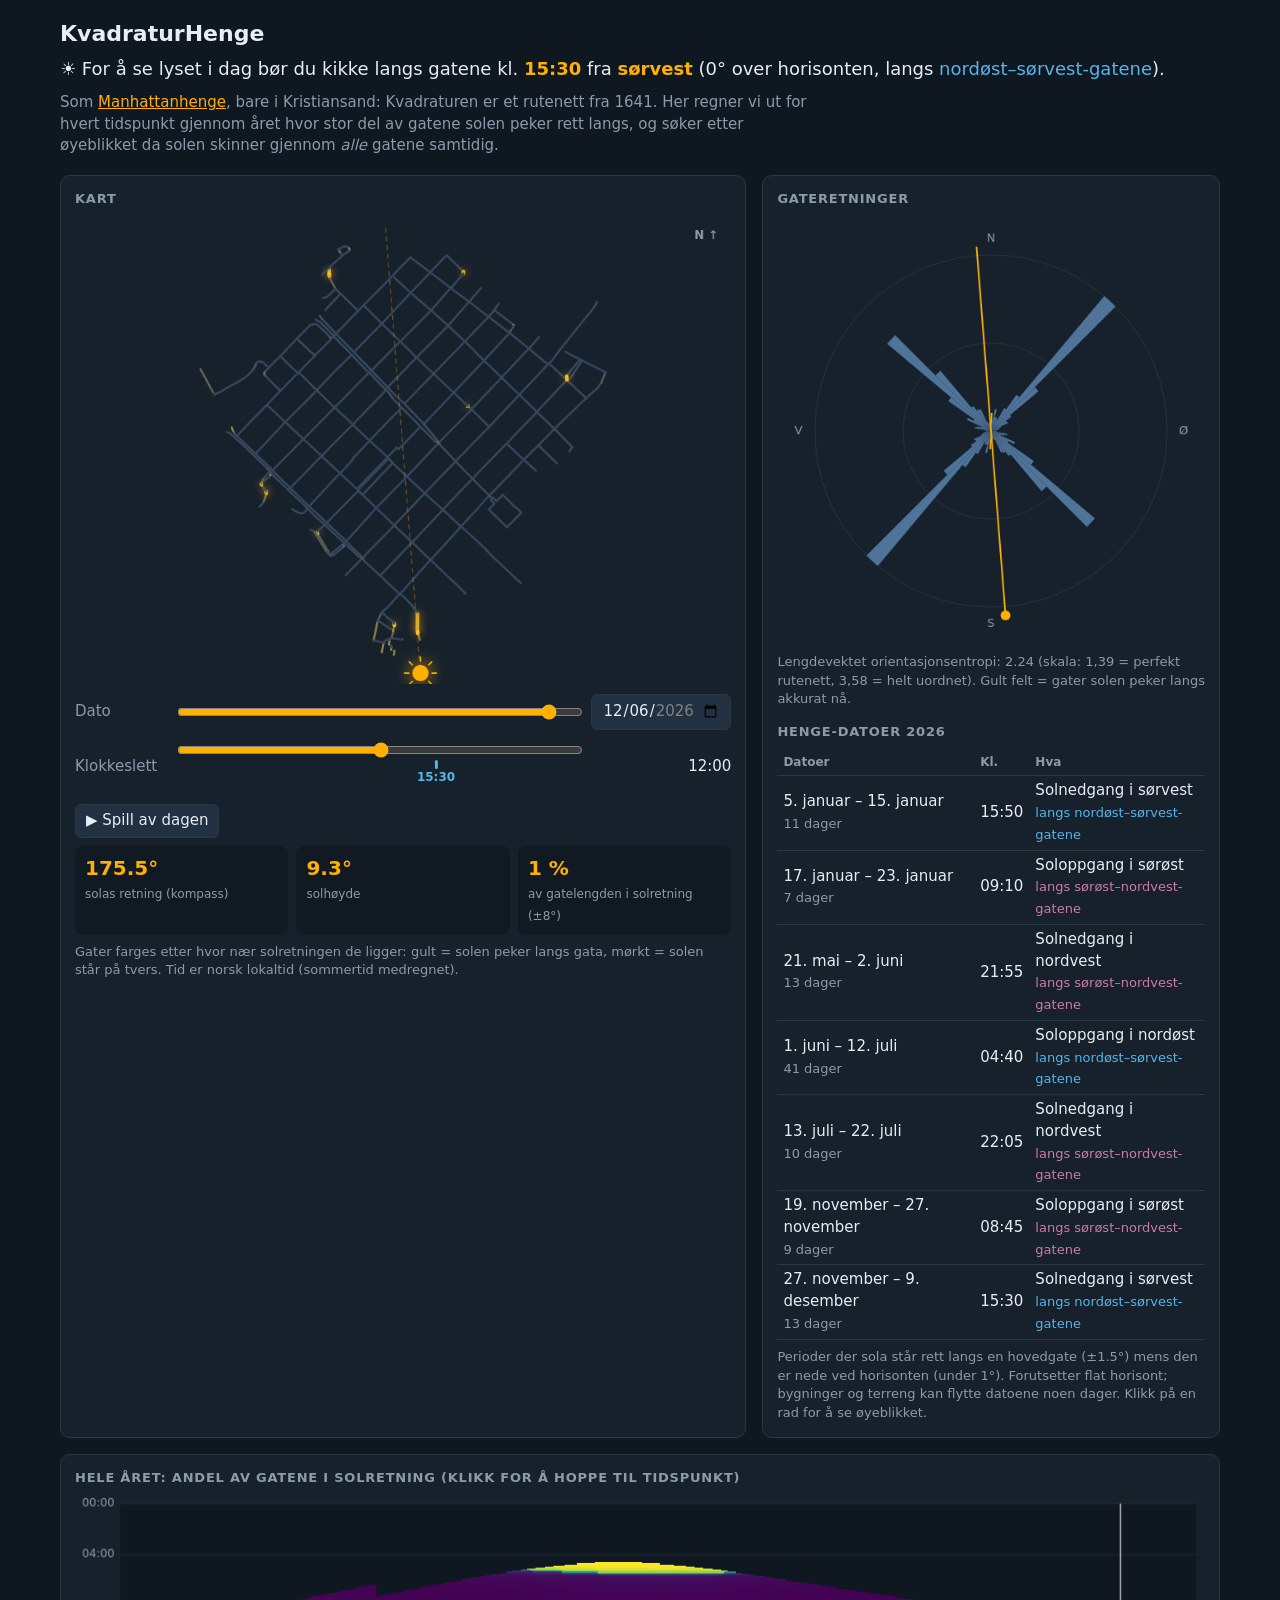
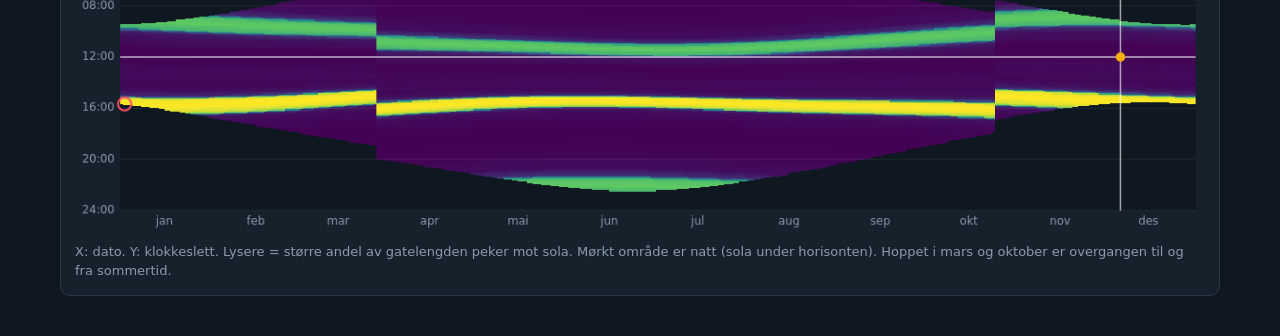
==== index.html @ dcb93734 "KvadraturHenge: når står solen langs gatene i Kvadraturen Co-Authored-By: Claude Sonnet 5.5 <noreply" ====
<!doctype html>
<html lang="nb"><head><meta charset="utf-8"><meta name="viewport" content="width=device-width,initial-scale=1">
<title>KvadraturHenge</title>
<style>:root{--bg:#0f1720;--panel:#17212c;--line:#2a3846;--fg:#e6edf3;--mut:#8b9bab;--sun:#ffb000;--street:#3b4d60}
*{box-sizing:border-box}
body{margin:0;background:var(--bg);color:var(--fg);font:15px/1.45 system-ui,-apple-system,Segoe UI,sans-serif}
header{padding:18px 20px 6px;max-width:1200px;margin:auto}
h1{margin:0 0 4px;font-size:22px}
header p{margin:0;color:var(--mut);max-width:760px}
main{max-width:1200px;margin:auto;padding:12px 20px 40px;display:grid;gap:16px;grid-template-columns:minmax(0,1.5fr) minmax(0,1fr)}
.card{background:var(--panel);border:1px solid var(--line);border-radius:10px;padding:14px}
.card h2{margin:0 0 8px;font-size:13px;letter-spacing:.06em;text-transform:uppercase;color:var(--mut);font-weight:600}
.wide{grid-column:1/-1}
canvas{width:100%;display:block}
.controls{display:grid;gap:10px;margin-top:10px}
.row{display:grid;grid-template-columns:90px 1fr 140px;gap:10px;align-items:center;color:var(--mut)}
.row output{color:var(--fg);text-align:right;font-variant-numeric:tabular-nums}
input[type=range]{width:100%;accent-color:var(--sun)}
button,input[type=date]{background:#223142;color:var(--fg);border:1px solid var(--line);border-radius:6px;padding:5px 10px;font:inherit}
button{cursor:pointer}button:hover{background:#2c4057}
.stats{display:grid;grid-template-columns:repeat(3,1fr);gap:8px;margin-top:8px}
.stat{background:#111a23;border-radius:8px;padding:8px 10px}
.stat b{display:block;font-size:20px;color:var(--sun);font-variant-numeric:tabular-nums}
.stat span{color:var(--mut);font-size:12px}
table{border-collapse:collapse;width:100%;font-variant-numeric:tabular-nums}
td,th{padding:4px 6px;border-bottom:1px solid var(--line);text-align:left}
th{color:var(--mut);font-weight:600;font-size:12px}
tr.klikk{cursor:pointer}tr.klikk:hover{background:#1f2c3a}
.note{color:var(--mut);font-size:13px;margin:8px 0 0}
.verdict{border-left:3px solid var(--sun);padding:6px 12px;margin:8px 0;background:#111a23;border-radius:0 8px 8px 0}
@media(max-width:860px){main{grid-template-columns:1fr}.row{grid-template-columns:70px 1fr 70px}}
.idag{font-size:18px;color:var(--fg)!important;margin:6px 0 10px!important;max-width:none!important}
.idag b{color:var(--sun)}
.sliderwrap{position:relative;padding-bottom:30px}
#tidmerker{position:absolute;left:0;right:0;top:20px;height:28px}
.merke{position:absolute;transform:translateX(-50%);background:none;border:0;padding:0;color:var(--c);font:600 12px system-ui;text-align:center}
.merke:hover{background:none;text-decoration:underline}
.merke i{display:block;width:3px;height:9px;margin:0 auto 1px;background:var(--c);border-radius:2px}
header a{color:var(--sun)}
</style></head>
<body>
<header>
  <h1>KvadraturHenge</h1>
  <p id="idag" class="idag"></p>
  <p>Som <a href="https://en.wikipedia.org/wiki/Manhattanhenge" target="_blank" rel="noopener">Manhattanhenge</a>, bare i Kristiansand: Kvadraturen er et rutenett fra 1641. Her regner vi ut for hvert tidspunkt gjennom året hvor stor del av gatene solen peker rett langs, og søker etter øyeblikket da solen skinner gjennom <em>alle</em> gatene samtidig.</p>
</header>
<main>
  <section class="card">
    <h2>Kart</h2>
    <canvas id="kart" width="900" height="640"></canvas>
    <div class="controls">
      <div class="row"><label>Dato</label><input type="range" id="dag" min="1" max="365"><input type="date" id="dato" min="2026-01-01" max="2026-12-31"></div>
      <div class="row"><label>Klokkeslett</label><div class="sliderwrap"><input type="range" id="tid" min="0" max="1435" step="5"><div id="tidmerker"></div></div><output id="tidut"></output></div>
            <div><button id="spill">▶ Spill av dagen</button></div>
    </div>
    <div class="stats">
      <div class="stat"><b id="sAz">–</b><span>solas retning (kompass)</span></div>
      <div class="stat"><b id="sH">–</b><span>solhøyde</span></div>
      <div class="stat"><b id="sAndel">–</b><span>av gatelengden i solretning (±<span id="sTol"></span>°)</span></div>
    </div>
    <p class="note">Gater farges etter hvor nær solretningen de ligger: gult = solen peker langs gata, mørkt = solen står på tvers. Tid er norsk lokaltid (sommertid medregnet).</p>
  </section>
  <section class="card">
    <h2>Gateretninger</h2>
    <canvas id="polar" width="520" height="520"></canvas>
    <p class="note" id="entropi"></p>
    <h2 style="margin-top:14px">Henge-datoer 2026</h2>
    <div id="funn"></div>
  </section>
  <section class="card wide">
    <h2>Hele året: andel av gatene i solretning (klikk for å hoppe til tidspunkt)</h2>
    <canvas id="varme" width="1200" height="360"></canvas>
    <p class="note">X: dato. Y: klokkeslett. Lysere = større andel av gatelengden peker mot sola. Mørkt område er natt (sola under horisonten). Hoppet i mars og oktober er overgangen til og fra sommertid.</p>
  </section>
</main>

<script>/*
 (c) 2011-2015, Vladimir Agafonkin
 SunCalc is a JavaScript library for calculating sun/moon position and light phases.
 https://github.com/mourner/suncalc
*/

(function () { 'use strict';

// shortcuts for easier to read formulas

var PI   = Math.PI,
    sin  = Math.sin,
    cos  = Math.cos,
    tan  = Math.tan,
    asin = Math.asin,
    atan = Math.atan2,
    acos = Math.acos,
    rad  = PI / 180;

// sun calculations are based on http://aa.quae.nl/en/reken/zonpositie.html formulas


// date/time constants and conversions

var dayMs = 1000 * 60 * 60 * 24,
    J1970 = 2440588,
    J2000 = 2451545;

function toJulian(date) { return date.valueOf() / dayMs - 0.5 + J1970; }
function fromJulian(j)  { return new Date((j + 0.5 - J1970) * dayMs); }
function toDays(date)   { return toJulian(date) - J2000; }


// general calculations for position

var e = rad * 23.4397; // obliquity of the Earth

function rightAscension(l, b) { return atan(sin(l) * cos(e) - tan(b) * sin(e), cos(l)); }
function declination(l, b)    { return asin(sin(b) * cos(e) + cos(b) * sin(e) * sin(l)); }

function azimuth(H, phi, dec)  { return atan(sin(H), cos(H) * sin(phi) - tan(dec) * cos(phi)); }
function altitude(H, phi, dec) { return asin(sin(phi) * sin(dec) + cos(phi) * cos(dec) * cos(H)); }

function siderealTime(d, lw) { return rad * (280.16 + 360.9856235 * d) - lw; }

function astroRefraction(h) {
    if (h < 0) // the following formula works for positive altitudes only.
        h = 0; // if h = -0.08901179 a div/0 would occur.

    // formula 16.4 of "Astronomical Algorithms" 2nd edition by Jean Meeus (Willmann-Bell, Richmond) 1998.
    // 1.02 / tan(h + 10.26 / (h + 5.10)) h in degrees, result in arc minutes -> converted to rad:
    return 0.0002967 / Math.tan(h + 0.00312536 / (h + 0.08901179));
}

// general sun calculations

function solarMeanAnomaly(d) { return rad * (357.5291 + 0.98560028 * d); }

function eclipticLongitude(M) {

    var C = rad * (1.9148 * sin(M) + 0.02 * sin(2 * M) + 0.0003 * sin(3 * M)), // equation of center
        P = rad * 102.9372; // perihelion of the Earth

    return M + C + P + PI;
}

function sunCoords(d) {

    var M = solarMeanAnomaly(d),
        L = eclipticLongitude(M);

    return {
        dec: declination(L, 0),
        ra: rightAscension(L, 0)
    };
}


var SunCalc = {};


// calculates sun position for a given date and latitude/longitude

SunCalc.getPosition = function (date, lat, lng) {

    var lw  = rad * -lng,
        phi = rad * lat,
        d   = toDays(date),

        c  = sunCoords(d),
        H  = siderealTime(d, lw) - c.ra;

    return {
        azimuth: azimuth(H, phi, c.dec),
        altitude: altitude(H, phi, c.dec)
    };
};


// sun times configuration (angle, morning name, evening name)

var times = SunCalc.times = [
    [-0.833, 'sunrise',       'sunset'      ],
    [  -0.3, 'sunriseEnd',    'sunsetStart' ],
    [    -6, 'dawn',          'dusk'        ],
    [   -12, 'nauticalDawn',  'nauticalDusk'],
    [   -18, 'nightEnd',      'night'       ],
    [     6, 'goldenHourEnd', 'goldenHour'  ]
];

// adds a custom time to the times config

SunCalc.addTime = function (angle, riseName, setName) {
    times.push([angle, riseName, setName]);
};


// calculations for sun times

var J0 = 0.0009;

function julianCycle(d, lw) { return Math.round(d - J0 - lw / (2 * PI)); }

function approxTransit(Ht, lw, n) { return J0 + (Ht + lw) / (2 * PI) + n; }
function solarTransitJ(ds, M, L)  { return J2000 + ds + 0.0053 * sin(M) - 0.0069 * sin(2 * L); }

function hourAngle(h, phi, d) { return acos((sin(h) - sin(phi) * sin(d)) / (cos(phi) * cos(d))); }
function observerAngle(height) { return -2.076 * Math.sqrt(height) / 60; }

// returns set time for the given sun altitude
function getSetJ(h, lw, phi, dec, n, M, L) {

    var w = hourAngle(h, phi, dec),
        a = approxTransit(w, lw, n);
    return solarTransitJ(a, M, L);
}


// calculates sun times for a given date, latitude/longitude, and, optionally,
// the observer height (in meters) relative to the horizon

SunCalc.getTimes = function (date, lat, lng, height) {

    height = height || 0;

    var lw = rad * -lng,
        phi = rad * lat,

        dh = observerAngle(height),

        d = toDays(date),
        n = julianCycle(d, lw),
        ds = approxTransit(0, lw, n),

        M = solarMeanAnomaly(ds),
        L = eclipticLongitude(M),
        dec = declination(L, 0),

        Jnoon = solarTransitJ(ds, M, L),

        i, len, time, h0, Jset, Jrise;


    var result = {
        solarNoon: fromJulian(Jnoon),
        nadir: fromJulian(Jnoon - 0.5)
    };

    for (i = 0, len = times.length; i < len; i += 1) {
        time = times[i];
        h0 = (time[0] + dh) * rad;

        Jset = getSetJ(h0, lw, phi, dec, n, M, L);
        Jrise = Jnoon - (Jset - Jnoon);

        result[time[1]] = fromJulian(Jrise);
        result[time[2]] = fromJulian(Jset);
    }

    return result;
};


// moon calculations, based on http://aa.quae.nl/en/reken/hemelpositie.html formulas

function moonCoords(d) { // geocentric ecliptic coordinates of the moon

    var L = rad * (218.316 + 13.176396 * d), // ecliptic longitude
        M = rad * (134.963 + 13.064993 * d), // mean anomaly
        F = rad * (93.272 + 13.229350 * d),  // mean distance

        l  = L + rad * 6.289 * sin(M), // longitude
        b  = rad * 5.128 * sin(F),     // latitude
        dt = 385001 - 20905 * cos(M);  // distance to the moon in km

    return {
        ra: rightAscension(l, b),
        dec: declination(l, b),
        dist: dt
    };
}

SunCalc.getMoonPosition = function (date, lat, lng) {

    var lw  = rad * -lng,
        phi = rad * lat,
        d   = toDays(date),

        c = moonCoords(d),
        H = siderealTime(d, lw) - c.ra,
        h = altitude(H, phi, c.dec),
        // formula 14.1 of "Astronomical Algorithms" 2nd edition by Jean Meeus (Willmann-Bell, Richmond) 1998.
        pa = atan(sin(H), tan(phi) * cos(c.dec) - sin(c.dec) * cos(H));

    h = h + astroRefraction(h); // altitude correction for refraction

    return {
        azimuth: azimuth(H, phi, c.dec),
        altitude: h,
        distance: c.dist,
        parallacticAngle: pa
    };
};


// calculations for illumination parameters of the moon,
// based on http://idlastro.gsfc.nasa.gov/ftp/pro/astro/mphase.pro formulas and
// Chapter 48 of "Astronomical Algorithms" 2nd edition by Jean Meeus (Willmann-Bell, Richmond) 1998.

SunCalc.getMoonIllumination = function (date) {

    var d = toDays(date || new Date()),
        s = sunCoords(d),
        m = moonCoords(d),

        sdist = 149598000, // distance from Earth to Sun in km

        phi = acos(sin(s.dec) * sin(m.dec) + cos(s.dec) * cos(m.dec) * cos(s.ra - m.ra)),
        inc = atan(sdist * sin(phi), m.dist - sdist * cos(phi)),
        angle = atan(cos(s.dec) * sin(s.ra - m.ra), sin(s.dec) * cos(m.dec) -
                cos(s.dec) * sin(m.dec) * cos(s.ra - m.ra));

    return {
        fraction: (1 + cos(inc)) / 2,
        phase: 0.5 + 0.5 * inc * (angle < 0 ? -1 : 1) / Math.PI,
        angle: angle
    };
};


function hoursLater(date, h) {
    return new Date(date.valueOf() + h * dayMs / 24);
}

// calculations for moon rise/set times are based on http://www.stargazing.net/kepler/moonrise.html article

SunCalc.getMoonTimes = function (date, lat, lng, inUTC) {
    var t = new Date(date);
    if (inUTC) t.setUTCHours(0, 0, 0, 0);
    else t.setHours(0, 0, 0, 0);

    var hc = 0.133 * rad,
        h0 = SunCalc.getMoonPosition(t, lat, lng).altitude - hc,
        h1, h2, rise, set, a, b, xe, ye, d, roots, x1, x2, dx;

    // go in 2-hour chunks, each time seeing if a 3-point quadratic curve crosses zero (which means rise or set)
    for (var i = 1; i <= 24; i += 2) {
        h1 = SunCalc.getMoonPosition(hoursLater(t, i), lat, lng).altitude - hc;
        h2 = SunCalc.getMoonPosition(hoursLater(t, i + 1), lat, lng).altitude - hc;

        a = (h0 + h2) / 2 - h1;
        b = (h2 - h0) / 2;
        xe = -b / (2 * a);
        ye = (a * xe + b) * xe + h1;
        d = b * b - 4 * a * h1;
        roots = 0;

        if (d >= 0) {
            dx = Math.sqrt(d) / (Math.abs(a) * 2);
            x1 = xe - dx;
            x2 = xe + dx;
            if (Math.abs(x1) <= 1) roots++;
            if (Math.abs(x2) <= 1) roots++;
            if (x1 < -1) x1 = x2;
        }

        if (roots === 1) {
            if (h0 < 0) rise = i + x1;
            else set = i + x1;

        } else if (roots === 2) {
            rise = i + (ye < 0 ? x2 : x1);
            set = i + (ye < 0 ? x1 : x2);
        }

        if (rise && set) break;

        h0 = h2;
    }

    var result = {};

    if (rise) result.rise = hoursLater(t, rise);
    if (set) result.set = hoursLater(t, set);

    if (!rise && !set) result[ye > 0 ? 'alwaysUp' : 'alwaysDown'] = true;

    return result;
};


// export as Node module / AMD module / browser variable
if (typeof exports === 'object' && typeof module !== 'undefined') module.exports = SunCalc;
else if (typeof define === 'function' && define.amd) define(SunCalc);
else window.SunCalc = SunCalc;

}());
</script>
<script>const GATER = [{"navn": "Dronningens gate", "lengde": 73.8, "retning": 44.2, "coords": [[7.99402, 58.14335], [7.9939, 58.14328], [7.99324, 58.14293], [7.99314, 58.14287]]}, {"navn": "Kristian IVs gate", "lengde": 135.3, "retning": 43.5, "coords": [[7.98994, 58.14715], [7.98848, 58.14633], [7.98845, 58.14632], [7.98836, 58.14627]]}, {"navn": "Vestre Strandgate", "lengde": 79.5, "retning": 313.6, "coords": [[7.98836, 58.14627], [7.9878, 58.14655], [7.98738, 58.14676]]}, {"navn": "Vestre Strandgate", "lengde": 75.3, "retning": 134.4, "coords": [[7.98928, 58.14579], [7.98911, 58.14589], [7.98836, 58.14627]]}, {"navn": "Skippergata", "lengde": 8.4, "retning": 225.4, "coords": [[7.99011, 58.14525], [7.99021, 58.14531]]}, {"navn": "Skippergata", "lengde": 138.8, "retning": 44.5, "coords": [[7.99187, 58.1462], [7.99166, 58.14609], [7.99029, 58.14535], [7.99021, 58.14531]]}, {"navn": "Vestre Strandgate", "lengde": 77.2, "retning": 314.6, "coords": [[7.99021, 58.14531], [7.98987, 58.14548], [7.98948, 58.14568], [7.98928, 58.14579]]}, {"navn": "Vestre Strandgate", "lengde": 81.0, "retning": 134.0, "coords": [[7.99121, 58.1448], [7.99108, 58.14486], [7.99034, 58.14524], [7.99021, 58.14531]]}, {"navn": "Gyldenløves gate", "lengde": 8.8, "retning": 211.7, "coords": [[7.99113, 58.14473], [7.99121, 58.1448]]}, {"navn": "Gyldenløves gate", "lengde": 140.1, "retning": 43.1, "coords": [[7.99284, 58.14572], [7.99253, 58.14555], [7.99128, 58.14484], [7.99121, 58.1448]]}, {"navn": "Vestre Strandgate", "lengde": 75.6, "retning": 133.5, "coords": [[7.99214, 58.14433], [7.99199, 58.14441], [7.99121, 58.1448]]}, {"navn": "Rådhusgata", "lengde": 8.2, "retning": 228.2, "coords": [[7.99204, 58.14428], [7.99214, 58.14433]]}, {"navn": "Rådhusgata", "lengde": 140.6, "retning": 44.6, "coords": [[7.99382, 58.14523], [7.99358, 58.14511], [7.99222, 58.14438], [7.99214, 58.14433]]}, {"navn": "Vestre Strandgate", "lengde": 82.9, "retning": 133.5, "coords": [[7.99316, 58.14382], [7.99301, 58.14391], [7.99251, 58.14415], [7.99225, 58.14428], [7.99214, 58.14433]]}, {"navn": "Festningsgata", "lengde": 75.3, "retning": 135.7, "coords": [[7.99986, 58.14557], [7.99979, 58.14561], [7.99935, 58.14584], [7.9991, 58.14598], [7.99897, 58.14605]]}, {"navn": "Festningsgata", "lengde": 77.4, "retning": 316.9, "coords": [[7.99807, 58.14656], [7.99814, 58.14652], [7.99838, 58.14638], [7.99883, 58.14613], [7.99897, 58.14605]]}, {"navn": "Dronningens gate", "lengde": 138.1, "retning": 224.0, "coords": [[7.99733, 58.14516], [7.99746, 58.14523], [7.99808, 58.14557], [7.99878, 58.14595], [7.99881, 58.14597], [7.99897, 58.14605]]}, {"navn": "Dronningens gate", "lengde": 149.2, "retning": 44.2, "coords": [[8.00074, 58.14702], [8.00072, 58.147], [8.00064, 58.14696], [7.99912, 58.14614], [7.99897, 58.14605]]}, {"navn": "Kirkegata", "lengde": 75.9, "retning": 131.8, "coords": [[7.9983, 58.14471], [7.99822, 58.14474], [7.99794, 58.14487], [7.99745, 58.1451], [7.99733, 58.14516]]}, {"navn": "Dronningens gate", "lengde": 137.2, "retning": 223.5, "coords": [[7.99572, 58.14427], [7.99579, 58.14431], [7.99723, 58.14511], [7.99733, 58.14516]]}, {"navn": "Kirkegata", "lengde": 76.3, "retning": 313.1, "coords": [[7.99638, 58.14563], [7.99645, 58.1456], [7.99721, 58.14522], [7.99733, 58.14516]]}, {"navn": "Gyldenløves gate", "lengde": 136.9, "retning": 222.5, "coords": [[7.99284, 58.14572], [7.99314, 58.14588], [7.99345, 58.14606], [7.99354, 58.14614], [7.99441, 58.14663]]}, {"navn": "Kirkegata", "lengde": 72.8, "retning": 313.9, "coords": [[7.99352, 58.14708], [7.99359, 58.14704], [7.99441, 58.14663]]}, {"navn": "Kirkegata", "lengde": 75.3, "retning": 132.8, "coords": [[7.99535, 58.14617], [7.99502, 58.14634], [7.99465, 58.14651], [7.99451, 58.14658], [7.99446, 58.1466], [7.99441, 58.14663]]}, {"navn": "Gyldenløves gate", "lengde": 143.3, "retning": 44.1, "coords": [[7.99611, 58.14755], [7.99602, 58.1475], [7.99556, 58.14726], [7.99441, 58.14663]]}, {"navn": "Markens gate", "lengde": 78.0, "retning": 133.7, "coords": [[7.99572, 58.14427], [7.99564, 58.14431], [7.99563, 58.14431], [7.99476, 58.14475]]}, {"navn": "Tollbodgata", "lengde": 139.7, "retning": 222.1, "coords": [[7.99476, 58.14475], [7.99326, 58.14387], [7.99316, 58.14382]]}, {"navn": "Markens gate", "lengde": 58.4, "retning": 313.9, "coords": [[7.99404, 58.14512], [7.9947, 58.14478], [7.99476, 58.14475]]}, {"navn": "Tollbodgata", "lengde": 136.2, "retning": 44.2, "coords": [[7.99638, 58.14563], [7.99628, 58.14557], [7.99476, 58.14475]]}, {"navn": "Østre Strandgate", "lengde": 140.9, "retning": 42.4, "coords": [[7.99925, 58.14423], [7.99918, 58.14419], [7.9984, 58.14373], [7.99771, 58.14334], [7.99763, 58.1433]]}, {"navn": "Østre Strandgate", "lengde": 141.1, "retning": 222.1, "coords": [[7.99602, 58.14235], [7.99611, 58.14241], [7.99615, 58.14242], [7.99661, 58.1427], [7.99754, 58.14325], [7.99763, 58.1433]]}, {"navn": "Markens gate", "lengde": 150.5, "retning": 133.6, "coords": [[7.99949, 58.14236], [7.99906, 58.14259], [7.99884, 58.1427], [7.99867, 58.14278], [7.99772, 58.14326], [7.99763, 58.1433]]}, {"navn": "Markens gate", "lengde": 79.2, "retning": 314.1, "coords": [[7.99666, 58.14379], [7.99673, 58.14376], [7.99755, 58.14334], [7.99763, 58.1433]]}, {"navn": "Markens gate", "lengde": 77.2, "retning": 313.4, "coords": [[7.98994, 58.14715], [7.99002, 58.14711], [7.99084, 58.14671], [7.9909, 58.14667]]}, {"navn": "Henrik Wergelands gate", "lengde": 136.7, "retning": 224.2, "coords": [[7.98928, 58.14579], [7.98938, 58.14586], [7.9909, 58.14667]]}, {"navn": "Markens gate", "lengde": 77.8, "retning": 133.0, "coords": [[7.99187, 58.1462], [7.991, 58.14663], [7.9909, 58.14667]]}, {"navn": "Henrik Wergelands gate", "lengde": 138.2, "retning": 44.8, "coords": [[7.9909, 58.14667], [7.99249, 58.14752], [7.99256, 58.14756]]}, {"navn": "Markens gate", "lengde": 78.1, "retning": 312.7, "coords": [[7.98897, 58.14763], [7.98901, 58.14761], [7.98986, 58.14719], [7.98994, 58.14715]]}, {"navn": "Kristian IVs gate", "lengde": 139.1, "retning": 44.9, "coords": [[7.99162, 58.14804], [7.99154, 58.148], [7.99128, 58.14785], [7.98994, 58.14715]]}, {"navn": "Tordenskjolds gate", "lengde": 60.1, "retning": 44.1, "coords": [[7.98968, 58.14802], [7.98897, 58.14763]]}, {"navn": "Tordenskjolds gate", "lengde": 134.1, "retning": 224.0, "coords": [[7.98738, 58.14676], [7.98749, 58.14682], [7.98752, 58.14684], [7.98827, 58.14725], [7.98845, 58.14735], [7.98897, 58.14763]]}, {"navn": "Tordenskjolds gate", "lengde": 79.9, "retning": 224.1, "coords": [[7.98968, 58.14802], [7.99063, 58.14853]]}, {"navn": "Tordenskjolds gate", "lengde": 72.8, "retning": 44.6, "coords": [[7.9915, 58.149], [7.99071, 58.14857], [7.99063, 58.14853]]}, {"navn": "Kirkegata", "lengde": 80.5, "retning": 133.4, "coords": [[7.99162, 58.14804], [7.99153, 58.14808], [7.99073, 58.1485], [7.99063, 58.14853]]}, {"navn": "Kirkegata", "lengde": 75.1, "retning": 312.4, "coords": [[7.98968, 58.14899], [7.98999, 58.14883], [7.99024, 58.1487], [7.99053, 58.14856], [7.99063, 58.14853]]}, {"navn": "Tordenskjolds gate", "lengde": 9.8, "retning": 44.6, "coords": [[7.99263, 58.14961], [7.99251, 58.14955]]}, {"navn": "Tordenskjolds gate", "lengde": 85.8, "retning": 224.1, "coords": [[7.9915, 58.149], [7.99238, 58.14947], [7.99251, 58.14955]]}, {"navn": "Festningsgata", "lengde": 80.5, "retning": 136.6, "coords": [[7.99251, 58.14955], [7.99264, 58.14947], [7.99346, 58.14903]]}, {"navn": "Stener Heyerdahls gate", "lengde": 76.7, "retning": 312.3, "coords": [[7.99155, 58.15001], [7.99184, 58.14992], [7.9924, 58.14962], [7.99251, 58.14955]]}, {"navn": "Tordenskjolds gate", "lengde": 20.6, "retning": 223.4, "coords": [[7.99633, 58.15162], [7.99657, 58.15175]]}, {"navn": "Elvegata", "lengde": 77.9, "retning": 126.9, "coords": [[7.99763, 58.15133], [7.99671, 58.15169], [7.99657, 58.15175]]}, {"navn": "Kristian IVs gate", "lengde": 154.1, "retning": 44.4, "coords": [[7.99346, 58.14903], [7.99335, 58.14897], [7.99307, 58.14883], [7.9929, 58.14874], [7.99262, 58.1486], [7.99169, 58.14808], [7.99162, 58.14804]]}, {"navn": "Kirkegata", "lengde": 76.8, "retning": 134.0, "coords": [[7.99256, 58.14756], [7.99247, 58.1476], [7.9917, 58.14799], [7.99162, 58.14804]]}, {"navn": "Festningsgata", "lengde": 77.1, "retning": 135.5, "coords": [[7.99346, 58.14903], [7.99372, 58.14888], [7.99423, 58.1486], [7.99438, 58.14853]]}, {"navn": "Kristian IVs gate", "lengde": 131.0, "retning": 43.4, "coords": [[7.99659, 58.15076], [7.99506, 58.1499]]}, {"navn": "Holbergs gate", "lengde": 80.0, "retning": 314.6, "coords": [[7.99409, 58.15041], [7.99506, 58.1499]]}, {"navn": "Kristian IVs gate", "lengde": 124.0, "retning": 224.4, "coords": [[7.99358, 58.1491], [7.99367, 58.14915], [7.99439, 58.14954], [7.99506, 58.1499]]}, {"navn": "Holbergs gate", "lengde": 79.9, "retning": 133.9, "coords": [[7.99604, 58.1494], [7.99556, 58.14964], [7.99506, 58.1499]]}, {"navn": "Henrik Wergelands gate", "lengde": 8.5, "retning": 224.3, "coords": [[7.98917, 58.14574], [7.98928, 58.14579]]}, {"navn": "Kirkegata", "lengde": 77.3, "retning": 133.2, "coords": [[7.99352, 58.14708], [7.99343, 58.14713], [7.99266, 58.14751], [7.99256, 58.14756]]}, {"navn": "Henrik Wergelands gate", "lengde": 152.1, "retning": 44.6, "coords": [[7.99256, 58.14756], [7.99263, 58.1476], [7.99285, 58.14771], [7.99426, 58.14847], [7.99438, 58.14853]]}, {"navn": "Henrik Wergelands gate", "lengde": 10.5, "retning": 48.8, "coords": [[7.99451, 58.14859], [7.99438, 58.14853]]}, {"navn": "Festningsgata", "lengde": 74.4, "retning": 135.4, "coords": [[7.99438, 58.14853], [7.99454, 58.14845], [7.99512, 58.14813], [7.99527, 58.14805]]}, {"navn": "Holbergs gate", "lengde": 70.8, "retning": 134.8, "coords": [[7.99689, 58.14895], [7.99604, 58.1494]]}, {"navn": "Henrik Wergelands gate", "lengde": 135.9, "retning": 45.0, "coords": [[7.99767, 58.15027], [7.99604, 58.1494]]}, {"navn": "Henrik Wergelands gate", "lengde": 126.9, "retning": 224.9, "coords": [[7.99451, 58.14859], [7.99459, 58.14863], [7.99517, 58.14894], [7.99556, 58.14915], [7.99604, 58.1494]]}, {"navn": "Elvegata", "lengde": 71.3, "retning": 126.5, "coords": [[7.99968, 58.15051], [7.9987, 58.15089]]}, {"navn": "Henrik Wergelands gate", "lengde": 91.9, "retning": 221.0, "coords": [[7.99767, 58.15027], [7.9987, 58.15089]]}, {"navn": "Elvegata", "lengde": 80.1, "retning": 308.2, "coords": [[7.99763, 58.15133], [7.99803, 58.15117], [7.9987, 58.15089]]}, {"navn": "", "lengde": 139.6, "retning": 352.3, "coords": [[7.99847, 58.1518], [7.99855, 58.15178], [7.99938, 58.15135], [7.99938, 58.1513], [7.99881, 58.15094], [7.9988, 58.15093], [7.9987, 58.15089]]}, {"navn": "Skippergata", "lengde": 137.8, "retning": 224.6, "coords": [[7.99187, 58.1462], [7.99218, 58.14637], [7.99344, 58.14704], [7.99352, 58.14708]]}, {"navn": "Skippergata", "lengde": 149.4, "retning": 43.5, "coords": [[7.99527, 58.14805], [7.99515, 58.14797], [7.99451, 58.14762], [7.99359, 58.14712], [7.99352, 58.14708]]}, {"navn": "Skippergata", "lengde": 139.4, "retning": 44.7, "coords": [[7.99857, 58.14984], [7.99689, 58.14895]]}, {"navn": "Holbergs gate", "lengde": 73.3, "retning": 133.7, "coords": [[7.9978, 58.1485], [7.99689, 58.14895]]}, {"navn": "Skippergata", "lengde": 128.4, "retning": 224.2, "coords": [[7.99537, 58.14813], [7.99544, 58.14816], [7.99689, 58.14895]]}, {"navn": "Skippergata", "lengde": 98.5, "retning": 221.6, "coords": [[7.99857, 58.14984], [7.99968, 58.15051]]}, {"navn": "Elvegata", "lengde": 76.4, "retning": 127.8, "coords": [[8.00071, 58.15009], [7.99968, 58.15051]]}, {"navn": "Skippergata", "lengde": 56.6, "retning": 41.1, "coords": [[8.00031, 58.15089], [8.00008, 58.15075], [7.99993, 58.15067], [7.99976, 58.15055], [7.99975, 58.15054], [7.99968, 58.15051]]}, {"navn": "Gyldenløves gate", "lengde": 129.9, "retning": 44.1, "coords": [[7.9978, 58.1485], [7.99629, 58.14768], [7.99625, 58.14766]]}, {"navn": "Festningsgata", "lengde": 73.5, "retning": 314.9, "coords": [[7.99625, 58.14766], [7.99585, 58.14786], [7.99551, 58.14804], [7.99537, 58.14813]]}, {"navn": "Festningsgata", "lengde": 87.8, "retning": 136.1, "coords": [[7.99729, 58.14709], [7.99721, 58.14714], [7.99642, 58.14757], [7.99625, 58.14766]]}, {"navn": "Nedre torv", "lengde": 18.5, "retning": 315.2, "coords": [[7.99382, 58.14523], [7.99404, 58.14512]]}, {"navn": "Markens gate", "lengde": 18.5, "retning": 315.2, "coords": [[7.99382, 58.14523], [7.99404, 58.14512]]}, {"navn": "Nedre torv", "lengde": 136.0, "retning": 43.3, "coords": [[7.99563, 58.14601], [7.99404, 58.14512]]}, {"navn": "Fritz Jensens gate", "lengde": 75.4, "retning": 43.2, "coords": [[7.99056, 58.14948], [7.98968, 58.14899]]}, {"navn": "Fritz Jensens gate", "lengde": 50.1, "retning": 225.9, "coords": [[7.98907, 58.14867], [7.98968, 58.14899]]}, {"navn": "Nygata", "lengde": 76.9, "retning": 134.3, "coords": [[7.9915, 58.149], [7.99143, 58.14905], [7.99124, 58.14913], [7.99113, 58.14919], [7.99056, 58.14948]]}, {"navn": "", "lengde": 138.2, "retning": 88.4, "coords": [[7.99231, 58.14951], [7.99227, 58.14955], [7.99182, 58.14978], [7.99167, 58.14985], [7.99158, 58.14988], [7.99149, 58.14989], [7.9914, 58.14988], [7.99127, 58.14986], [7.99056, 58.14948]]}, {"navn": "Fjellgata", "lengde": 52.1, "retning": 315.5, "coords": [[7.98906, 58.14835], [7.98921, 58.14827], [7.9894, 58.14817], [7.98959, 58.14807], [7.98968, 58.14802]]}, {"navn": "Kirkegata", "lengde": 60.6, "retning": 313.6, "coords": [[7.99563, 58.14601], [7.99576, 58.14594], [7.9963, 58.14567], [7.99638, 58.14563]]}, {"navn": "Tollbodgata", "lengde": 143.4, "retning": 43.6, "coords": [[7.99807, 58.14656], [7.99791, 58.14648], [7.99648, 58.14568], [7.99638, 58.14563]]}, {"navn": "Kirkegata", "lengde": 77.0, "retning": 133.2, "coords": [[7.99925, 58.14423], [7.99917, 58.14427], [7.99838, 58.14466], [7.9983, 58.14471]]}, {"navn": "Kongens gate", "lengde": 133.0, "retning": 43.8, "coords": [[7.99986, 58.14557], [7.99971, 58.14549], [7.99935, 58.14529], [7.99888, 58.14503], [7.99837, 58.14475], [7.9983, 58.14471]]}, {"navn": "Kongens gate", "lengde": 139.5, "retning": 223.3, "coords": [[7.99666, 58.14379], [7.99673, 58.14383], [7.99822, 58.14466], [7.9983, 58.14471]]}, {"navn": "Østre Strandgate", "lengde": 130.0, "retning": 42.4, "coords": [[8.00075, 58.1451], [8.00059, 58.14501], [8.00009, 58.14471], [7.99932, 58.14427], [7.99925, 58.14423]]}, {"navn": "Kirkegata", "lengde": 255.0, "retning": 133.2, "coords": [[8.00242, 58.14266], [8.00233, 58.1427], [8.00097, 58.14337], [8.00062, 58.14356], [8.00054, 58.14361], [8.00025, 58.14376], [7.99935, 58.14419], [7.99925, 58.14423]]}, {"navn": "Markens gate", "lengde": 76.4, "retning": 133.6, "coords": [[7.99666, 58.14379], [7.99659, 58.14383], [7.99578, 58.14423], [7.99572, 58.14427]]}, {"navn": "Dronningens gate", "lengde": 143.0, "retning": 224.4, "coords": [[7.99402, 58.14335], [7.99414, 58.14341], [7.9945, 58.14361], [7.99566, 58.14423], [7.99572, 58.14427]]}, {"navn": "Gyldenløves gate", "lengde": 105.6, "retning": 224.0, "coords": [[7.99946, 58.1494], [8.00071, 58.15009]]}, {"navn": "Elvegata", "lengde": 82.5, "retning": 127.5, "coords": [[8.00182, 58.14964], [8.00174, 58.14967], [8.00071, 58.15009]]}, {"navn": "Gyldenløves gate", "lengde": 28.2, "retning": 38.9, "coords": [[8.00101, 58.15028], [8.00091, 58.1502], [8.00079, 58.15014], [8.00078, 58.15013], [8.00071, 58.15009]]}, {"navn": "Gyldenløves gate", "lengde": 140.1, "retning": 224.1, "coords": [[7.9978, 58.1485], [7.99946, 58.1494]]}, {"navn": "Kronprinsens gate", "lengde": 71.8, "retning": 313.1, "coords": [[7.99857, 58.14984], [7.99946, 58.1494]]}, {"navn": "Kronprinsens gate", "lengde": 84.1, "retning": 135.2, "coords": [[8.00047, 58.14887], [8.00039, 58.14891], [7.99946, 58.1494]]}, {"navn": "Holbergs gate", "lengde": 86.2, "retning": 133.1, "coords": [[7.99887, 58.14797], [7.99878, 58.14801], [7.9978, 58.1485]]}, {"navn": "Holbergs gate", "lengde": 75.5, "retning": 133.5, "coords": [[7.9998, 58.1475], [7.99973, 58.14754], [7.99961, 58.14759], [7.99961, 58.1476], [7.99887, 58.14797]]}, {"navn": "Rådhusgata", "lengde": 137.1, "retning": 43.2, "coords": [[8.00047, 58.14887], [8.00039, 58.14882], [7.99899, 58.14804], [7.99887, 58.14797]]}, {"navn": "Rådhusgata", "lengde": 134.6, "retning": 223.5, "coords": [[7.99729, 58.14709], [7.99735, 58.14713], [7.99887, 58.14797]]}, {"navn": "Rådhusgata", "lengde": 116.8, "retning": 42.9, "coords": [[8.00182, 58.14964], [8.00056, 58.14892], [8.00047, 58.14887]]}, {"navn": "Kronprinsens gate", "lengde": 76.3, "retning": 133.7, "coords": [[8.00141, 58.14839], [8.00133, 58.14843], [8.00054, 58.14883], [8.00047, 58.14887]]}, {"navn": "Elvegata", "lengde": 77.2, "retning": 128.9, "coords": [[8.00285, 58.1492], [8.00273, 58.14925], [8.00182, 58.14964]]}, {"navn": "Rådhusgata", "lengde": 105.6, "retning": 326.4, "coords": [[8.00101, 58.15028], [8.002, 58.14988], [8.00204, 58.14985], [8.00205, 58.14983], [8.00188, 58.1497], [8.00187, 58.14968], [8.00182, 58.14964]]}, {"navn": "Tollbodgata", "lengde": 48.7, "retning": 221.0, "coords": [[8.00285, 58.1492], [8.00294, 58.14925], [8.00295, 58.14926], [8.00339, 58.14953]]}, {"navn": "Tollbodgata", "lengde": 123.4, "retning": 223.2, "coords": [[8.00141, 58.14839], [8.00148, 58.14844], [8.00264, 58.14909], [8.00285, 58.1492]]}, {"navn": "Elvegata", "lengde": 78.3, "retning": 127.0, "coords": [[8.00391, 58.14878], [8.00379, 58.1488], [8.00371, 58.14882], [8.00285, 58.1492]]}, {"navn": "Kronprinsens gate", "lengde": 76.6, "retning": 133.9, "coords": [[8.00141, 58.14839], [8.00148, 58.14835], [8.00221, 58.14798], [8.00224, 58.14797], [8.00235, 58.14791]]}, {"navn": "Tollbodgata", "lengde": 136.8, "retning": 223.6, "coords": [[7.9998, 58.1475], [7.99989, 58.14755], [8.00133, 58.14835], [8.00141, 58.14839]]}, {"navn": "Holbergs gate", "lengde": 77.1, "retning": 134.4, "coords": [[8.00074, 58.14702], [8.00062, 58.14708], [7.99987, 58.14747], [7.9998, 58.1475]]}, {"navn": "Tollbodgata", "lengde": 145.7, "retning": 224.3, "coords": [[7.99807, 58.14656], [7.9982, 58.14664], [7.99972, 58.14745], [7.9998, 58.1475]]}, {"navn": "Dronningens gate", "lengde": 137.4, "retning": 43.4, "coords": [[8.00235, 58.14791], [8.00227, 58.14787], [8.00114, 58.14724], [8.00086, 58.14708], [8.00074, 58.14702]]}, {"navn": "Nodeviga", "lengde": 165.6, "retning": 156.3, "coords": [[7.99709, 58.14107], [7.99701, 58.14117], [7.99699, 58.1412], [7.99696, 58.14125], [7.99694, 58.14138], [7.99695, 58.1418], [7.99693, 58.14184], [7.9969, 58.14187], [7.99685, 58.1419], [7.99679, 58.14194], [7.99662, 58.14205], [7.99653, 58.1421], [7.99614, 58.14231], [7.99612, 58.14231], [7.99602, 58.14235]]}, {"navn": "Vestre Strandgate", "lengde": 83.2, "retning": 312.1, "coords": [[7.99497, 58.14286], [7.99513, 58.14278], [7.99547, 58.14261], [7.99581, 58.14244], [7.99602, 58.14235]]}, {"navn": "Gravane", "lengde": 81.5, "retning": 223.8, "coords": [[7.99506, 58.14183], [7.99514, 58.14188], [7.99524, 58.14192], [7.99539, 58.14199], [7.99579, 58.14223], [7.99587, 58.14228], [7.9959, 58.1423], [7.99602, 58.14235]]}, {"navn": "Kongens gate", "lengde": 143.9, "retning": 43.6, "coords": [[7.99666, 58.14379], [7.9966, 58.14376], [7.99508, 58.14292], [7.99497, 58.14286]]}, {"navn": "Vestre Strandgate", "lengde": 78.4, "retning": 314.2, "coords": [[7.99402, 58.14335], [7.99417, 58.14325], [7.99483, 58.14293], [7.99497, 58.14286]]}, {"navn": "Holbergs gate", "lengde": 73.7, "retning": 133.6, "coords": [[8.00258, 58.1461], [8.00247, 58.14615], [8.00175, 58.14651], [8.00167, 58.14655]]}, {"navn": "Kongens gate", "lengde": 136.0, "retning": 44.0, "coords": [[8.00327, 58.14743], [8.0032, 58.14739], [8.00174, 58.14659], [8.00167, 58.14655]]}, {"navn": "Kongens gate", "lengde": 152.3, "retning": 224.0, "coords": [[7.99986, 58.14557], [8.00001, 58.14565], [8.00026, 58.14579], [8.00159, 58.14651], [8.00167, 58.14655]]}, {"navn": "Kongens gate", "lengde": 136.2, "retning": 43.2, "coords": [[8.00486, 58.14833], [8.0048, 58.14829], [8.00335, 58.14748], [8.00327, 58.14743]]}, {"navn": "Kronprinsens gate", "lengde": 75.0, "retning": 134.0, "coords": [[8.00419, 58.14697], [8.00408, 58.14702], [8.00335, 58.14739], [8.00327, 58.14743]]}, {"navn": "Kronprinsens gate", "lengde": 76.1, "retning": 314.4, "coords": [[8.00235, 58.14791], [8.00243, 58.14787], [8.00318, 58.14748], [8.00327, 58.14743]]}, {"navn": "Elvegata", "lengde": 75.6, "retning": 311.8, "coords": [[8.00486, 58.14833], [8.00402, 58.14873], [8.00392, 58.14878], [8.00391, 58.14878]]}, {"navn": "Kongens gate", "lengde": 77.1, "retning": 38.2, "coords": [[8.00486, 58.14833], [8.005, 58.14836], [8.00514, 58.14844], [8.00524, 58.14853], [8.0055, 58.14874], [8.00567, 58.14887]]}, {"navn": "Elvegata", "lengde": 82.9, "retning": 133.5, "coords": [[8.00589, 58.14781], [8.00579, 58.14786], [8.00497, 58.14827], [8.00486, 58.14833]]}, {"navn": "Kongens gate", "lengde": 77.7, "retning": 32.2, "coords": [[8.00555, 58.1489], [8.00542, 58.14881], [8.00534, 58.14876], [8.00501, 58.14855], [8.00485, 58.14843], [8.00486, 58.14833]]}, {"navn": "Østre Strandgate", "lengde": 8.0, "retning": 298.0, "coords": [[8.00555, 58.1489], [8.00567, 58.14887]]}, {"navn": "Østre Strandgate", "lengde": 136.5, "retning": 150.5, "coords": [[8.00648, 58.1481], [8.00668, 58.14825], [8.00691, 58.14854], [8.00567, 58.14887]]}, {"navn": "Østre Strandgate", "lengde": 50.7, "retning": 117.6, "coords": [[8.00555, 58.1489], [8.00478, 58.14911]]}, {"navn": "Østre Strandgate", "lengde": 47.5, "retning": 227.3, "coords": [[8.00589, 58.14781], [8.00599, 58.14787], [8.00648, 58.1481]]}, {"navn": "Østre Strandgate", "lengde": 137.1, "retning": 226.5, "coords": [[8.00419, 58.14697], [8.00431, 58.14702], [8.00575, 58.14775], [8.00589, 58.14781]]}, {"navn": "Holbergs gate", "lengde": 51.2, "retning": 132.3, "coords": [[8.00322, 58.14579], [8.00296, 58.14591], [8.00293, 58.14593], [8.00265, 58.14606], [8.00258, 58.1461]]}, {"navn": "Østre Strandgate", "lengde": 63.8, "retning": 45.2, "coords": [[8.00335, 58.1465], [8.00268, 58.14615], [8.00258, 58.1461]]}, {"navn": "Østre Strandgate", "lengde": 154.8, "retning": 224.0, "coords": [[8.00075, 58.1451], [8.00089, 58.14517], [8.00184, 58.14569], [8.00247, 58.14604], [8.00258, 58.1461]]}, {"navn": "Østre Strandgate", "lengde": 71.6, "retning": 223.9, "coords": [[8.00335, 58.1465], [8.00346, 58.14656], [8.00414, 58.14693], [8.00419, 58.14697]]}, {"navn": "Kronprinsens gate", "lengde": 96.7, "retning": 146.7, "coords": [[8.00499, 58.14633], [8.00509, 58.14641], [8.00515, 58.14645], [8.00505, 58.1465], [8.00432, 58.1469], [8.00419, 58.14697]]}, {"navn": "", "lengde": 243.7, "retning": 38.0, "coords": [[8.00646, 58.1505], [8.00639, 58.15044], [8.00626, 58.15033], [8.00614, 58.15025], [8.00446, 58.14915], [8.00442, 58.14912], [8.00404, 58.14885], [8.00403, 58.14885], [8.00391, 58.14878]]}, {"navn": "Dronningens gate", "lengde": 132.8, "retning": 223.5, "coords": [[8.00235, 58.14791], [8.00248, 58.14799], [8.0037, 58.14867], [8.00391, 58.14878]]}, {"navn": "Tordenskjolds gate", "lengde": 188.6, "retning": 44.2, "coords": [[7.99633, 58.15162], [7.9959, 58.15139], [7.99562, 58.15123], [7.99486, 58.15082], [7.99475, 58.15076], [7.99409, 58.15041]]}, {"navn": "Tordenskjolds gate", "lengde": 23.9, "retning": 225.8, "coords": [[7.99379, 58.15025], [7.99394, 58.15033], [7.99409, 58.15041]]}, {"navn": "Østre Strandgate", "lengde": 81.4, "retning": 314.5, "coords": [[8.00335, 58.1465], [8.00343, 58.14646], [8.00434, 58.14599]]}, {"navn": "Kronprinsens gate", "lengde": 70.2, "retning": 311.9, "coords": [[7.99767, 58.15027], [7.99857, 58.14984]]}, {"navn": "Kronprinsens gate", "lengde": 83.9, "retning": 310.6, "coords": [[7.99659, 58.15076], [7.99691, 58.15061], [7.99731, 58.15043], [7.99767, 58.15027]]}, {"navn": "Kronprinsens gate", "lengde": 71.1, "retning": 312.7, "coords": [[7.9957, 58.15119], [7.99659, 58.15076]]}, {"navn": "Kristian IVs gate", "lengde": 88.7, "retning": 43.6, "coords": [[7.99763, 58.15133], [7.99688, 58.15092], [7.99659, 58.15076]]}, {"navn": "Festningsgata", "lengde": 73.8, "retning": 315.5, "coords": [[7.99986, 58.14557], [7.99994, 58.14553], [8.00017, 58.1454], [8.00063, 58.14516], [8.00075, 58.1451]]}, {"navn": "Festningsgata", "lengde": 13.1, "retning": 138.2, "coords": [[8.00089, 58.14501], [8.00082, 58.14505], [8.00075, 58.1451]]}, {"navn": "Festningsgata", "lengde": 159.8, "retning": 133.8, "coords": [[7.99611, 58.14755], [7.9968, 58.14719], [7.9971, 58.14702], [7.99789, 58.1466], [7.99807, 58.14656]]}, {"navn": "Festningsgata", "lengde": 74.9, "retning": 318.5, "coords": [[7.99527, 58.14805], [7.9954, 58.14798], [7.99566, 58.1478], [7.99611, 58.14755]]}, {"navn": "Skippergata", "lengde": 9.8, "retning": 217.2, "coords": [[7.99527, 58.14805], [7.99537, 58.14813]]}, {"navn": "Festningsgata", "lengde": 72.4, "retning": 316.0, "coords": [[7.99537, 58.14813], [7.99525, 58.14819], [7.99451, 58.14859]]}, {"navn": "Stener Heyerdahls gate", "lengde": 74.3, "retning": 137.8, "coords": [[7.99263, 58.14961], [7.9925, 58.14969], [7.99189, 58.15003], [7.99178, 58.15011]]}, {"navn": "Lømslands vei", "lengde": 21.9, "retning": 315.3, "coords": [[7.99261, 58.15087], [7.99287, 58.15073]]}, {"navn": "Lømslands vei", "lengde": 70.0, "retning": 222.9, "coords": [[7.99206, 58.15027], [7.99215, 58.15033], [7.99287, 58.15073]]}, {"navn": "Lømslands vei", "lengde": 76.1, "retning": 134.4, "coords": [[7.99379, 58.15025], [7.9937, 58.15031], [7.99294, 58.1507], [7.99287, 58.15073]]}, {"navn": "Lømslands vei", "lengde": 73.3, "retning": 346.1, "coords": [[7.99232, 58.15149], [7.99227, 58.15137], [7.99227, 58.15128], [7.99228, 58.15122], [7.99231, 58.15115], [7.99238, 58.15109], [7.99261, 58.15087]]}, {"navn": "Lømslands vei", "lengde": 49.2, "retning": 234.3, "coords": [[7.99194, 58.15062], [7.9921, 58.15063], [7.99223, 58.15068], [7.99261, 58.15087]]}, {"navn": "Tordenskjolds gate", "lengde": 98.5, "retning": 223.8, "coords": [[7.99263, 58.14961], [7.99273, 58.14967], [7.99379, 58.15025]]}, {"navn": "Festningsgata", "lengde": 79.4, "retning": 135.7, "coords": [[7.99358, 58.1491], [7.99277, 58.14954], [7.99263, 58.14961]]}, {"navn": "Festningsgata", "lengde": 78.9, "retning": 136.0, "coords": [[7.99451, 58.14859], [7.99437, 58.14867], [7.99389, 58.14893], [7.99358, 58.1491]]}, {"navn": "Festningsgata", "lengde": 74.3, "retning": 322.2, "coords": [[7.99807, 58.14656], [7.99798, 58.14665], [7.99729, 58.14709]]}, {"navn": "Gravane", "lengde": 62.2, "retning": 192.3, "coords": [[7.99462, 58.14105], [7.99484, 58.1416]]}, {"navn": "Gravane", "lengde": 28.6, "retning": 26.8, "coords": [[7.99506, 58.14183], [7.995, 58.14178], [7.99495, 58.14172], [7.99484, 58.1416]]}, {"navn": "Fiskebrygga", "lengde": 56.5, "retning": 119.7, "coords": [[7.99567, 58.14135], [7.99548, 58.14138], [7.99507, 58.14153], [7.99493, 58.14158], [7.99484, 58.1416]]}, {"navn": "Lømslands vei", "lengde": 16.7, "retning": 238.5, "coords": [[7.99298, 58.15181], [7.99322, 58.15189]]}, {"navn": "Lømslands vei", "lengde": 75.2, "retning": 238.5, "coords": [[7.99298, 58.15181], [7.99283, 58.1519], [7.99277, 58.15197], [7.99306, 58.15206], [7.9932, 58.15205], [7.99326, 58.15204], [7.99331, 58.15201], [7.99334, 58.15198], [7.99332, 58.15193], [7.99322, 58.15189]]}, {"navn": "", "lengde": 302.7, "retning": 268.6, "coords": [[7.98545, 58.14863], [7.98579, 58.1483], [7.986, 58.14809], [7.98617, 58.14794], [7.98619, 58.14793], [7.98622, 58.14792], [7.98625, 58.14793], [7.98629, 58.14794], [7.98664, 58.14803], [7.98676, 58.14808], [7.98751, 58.14829], [7.98775, 58.14837], [7.98785, 58.14841], [7.98799, 58.14847], [7.98814, 58.14855], [7.98827, 58.14864], [7.98837, 58.14874], [7.9884, 58.14878], [7.98843, 58.14881], [7.98853, 58.14884], [7.98863, 58.14884], [7.9887, 58.14883], [7.98882, 58.14879], [7.98907, 58.14867]]}, {"navn": "Fjellgata", "lengde": 19.8, "retning": 221.4, "coords": [[7.98885, 58.14854], [7.98891, 58.14858], [7.98907, 58.14867]]}, {"navn": "Vestre Strandgate", "lengde": 43.3, "retning": 42.6, "coords": [[7.9887, 58.14547], [7.98908, 58.14561], [7.98916, 58.14567], [7.98917, 58.14574]]}, {"navn": "Vestre Strandgate", "lengde": 43.3, "retning": 42.6, "coords": [[7.98917, 58.14574], [7.98907, 58.14573], [7.989, 58.1457], [7.98876, 58.14555], [7.9887, 58.14547]]}, {"navn": "Vestre Strandgate", "lengde": 86.9, "retning": 185.6, "coords": [[7.98858, 58.14479], [7.98868, 58.14484], [7.98871, 58.14486], [7.98878, 58.14491], [7.98881, 58.14494], [7.98885, 58.145], [7.98892, 58.14512], [7.98894, 58.14516], [7.98893, 58.14519], [7.98892, 58.14522], [7.98889, 58.14525], [7.98884, 58.14527], [7.98872, 58.14536], [7.98868, 58.1454], [7.98868, 58.14543], [7.9887, 58.14547]]}, {"navn": "Nedre torv", "lengde": 4.5, "retning": 133.8, "coords": [[7.99379, 58.14525], [7.99374, 58.14528]]}, {"navn": "Markens gate", "lengde": 4.5, "retning": 133.8, "coords": [[7.99379, 58.14525], [7.99374, 58.14528]]}, {"navn": "Markens gate", "lengde": 72.4, "retning": 313.1, "coords": [[7.99284, 58.14572], [7.99374, 58.14528]]}, {"navn": "Nedre torv", "lengde": 137.1, "retning": 43.7, "coords": [[7.99535, 58.14617], [7.99502, 58.14598], [7.99451, 58.1457], [7.99445, 58.14567], [7.99374, 58.14528]]}, {"navn": "Vestre Strandgate", "lengde": 77.2, "retning": 134.5, "coords": [[7.98917, 58.14574], [7.98937, 58.14562], [7.98964, 58.14549], [7.99011, 58.14525]]}, {"navn": "Vestre Strandgate", "lengde": 186.4, "retning": 312.7, "coords": [[7.98685, 58.14687], [7.98696, 58.14685], [7.98707, 58.14681], [7.98728, 58.14671], [7.98772, 58.1465], [7.98827, 58.14622], [7.98901, 58.14584], [7.98917, 58.14574]]}, {"navn": "Tollbodgata", "lengde": 7.8, "retning": 32.6, "coords": [[7.99316, 58.14382], [7.99309, 58.14376]]}, {"navn": "Tollbodgata", "lengde": 59.6, "retning": 228.8, "coords": [[7.99309, 58.14376], [7.99294, 58.14372], [7.99246, 58.14351], [7.99234, 58.14341]]}, {"navn": "Tollbodgata", "lengde": 61.2, "retning": 228.8, "coords": [[7.99234, 58.14341], [7.99252, 58.14344], [7.99303, 58.14367], [7.99309, 58.14376]]}, {"navn": "Vestre Strandgate", "lengde": 71.5, "retning": 130.3, "coords": [[7.99309, 58.14376], [7.99324, 58.14369], [7.99382, 58.1434], [7.99402, 58.14335]]}, {"navn": "Vestre Strandgate", "lengde": 85.0, "retning": 313.1, "coords": [[7.99204, 58.14428], [7.99216, 58.14422], [7.99291, 58.14385], [7.99309, 58.14376]]}, {"navn": "Vestre Strandgate", "lengde": 73.2, "retning": 313.1, "coords": [[7.99113, 58.14473], [7.99156, 58.1445], [7.99189, 58.14435], [7.99204, 58.14428]]}, {"navn": "", "lengde": 117.6, "retning": 169.6, "coords": [[7.99234, 58.14341], [7.9922, 58.14355], [7.99217, 58.14358], [7.99167, 58.14401], [7.99165, 58.14403], [7.99165, 58.14407], [7.99167, 58.14411], [7.99174, 58.14414], [7.99196, 58.14425], [7.99204, 58.14428]]}, {"navn": "", "lengde": 57.3, "retning": 267.9, "coords": [[7.9903, 58.14472], [7.99059, 58.14463], [7.99071, 58.14461], [7.9908, 58.1446], [7.99089, 58.14461], [7.99097, 58.14464], [7.99106, 58.14469], [7.99113, 58.14473]]}, {"navn": "Vestre Strandgate", "lengde": 83.1, "retning": 314.2, "coords": [[7.99011, 58.14525], [7.99024, 58.14518], [7.99099, 58.14481], [7.99113, 58.14473]]}, {"navn": "Vestre Strandgate", "lengde": 72.8, "retning": 316.4, "coords": [[7.99402, 58.14335], [7.9939, 58.14344], [7.99332, 58.14374], [7.99316, 58.14382]]}, {"navn": "Fiskebrygga", "lengde": 36.5, "retning": 276.8, "coords": [[7.99556, 58.14112], [7.99608, 58.14107], [7.99613, 58.14109], [7.99616, 58.14108]]}, {"navn": "Fiskebrygga", "lengde": 55.1, "retning": 166.5, "coords": [[7.99573, 58.14076], [7.99554, 58.14079], [7.99557, 58.14087], [7.9955, 58.14092], [7.99543, 58.14094], [7.99547, 58.14107], [7.99556, 58.14112]]}, {"navn": "Fiskebrygga", "lengde": 26.2, "retning": 14.4, "coords": [[7.99567, 58.14135], [7.99566, 58.14127], [7.99556, 58.14112]]}, {"navn": "Fiskebrygga", "lengde": 29.0, "retning": 239.3, "coords": [[7.99515, 58.14099], [7.99524, 58.14105], [7.99556, 58.14112]]}, {"navn": "Fiskebrygga", "lengde": 30.8, "retning": 190.0, "coords": [[7.99506, 58.14072], [7.99515, 58.14099]]}, {"navn": "Fiskebrygga", "lengde": 32.0, "retning": 282.0, "coords": [[7.99462, 58.14105], [7.99515, 58.14099]]}, {"navn": "Nedre torv", "lengde": 5.7, "retning": 137.4, "coords": [[7.99542, 58.14613], [7.99535, 58.14617]]}, {"navn": "Kirkegata", "lengde": 5.7, "retning": 137.4, "coords": [[7.99542, 58.14613], [7.99535, 58.14617]]}, {"navn": "Rådhusgata", "lengde": 143.3, "retning": 47.2, "coords": [[7.99704, 58.14699], [7.99698, 58.14696], [7.99668, 58.14679], [7.99594, 58.14639], [7.99585, 58.14644], [7.99535, 58.14617]]}, {"navn": "Fiskebrygga", "lengde": 70.6, "retning": 146.1, "coords": [[7.99567, 58.14135], [7.9957, 58.14143], [7.99572, 58.14147], [7.99571, 58.14152], [7.99567, 58.14155], [7.99558, 58.1416], [7.99534, 58.1417], [7.99514, 58.1418], [7.99506, 58.14183]]}, {"navn": "Lømslands vei", "lengde": 52.8, "retning": 47.0, "coords": [[7.99298, 58.15181], [7.9929, 58.15176], [7.99232, 58.15149]]}, {"navn": "Lømslands vei", "lengde": 34.7, "retning": 225.9, "coords": [[7.99189, 58.15127], [7.99197, 58.15131], [7.99232, 58.15149]]}, {"navn": "Tresse", "lengde": 317.2, "retning": NaN, "coords": [[8.00089, 58.14501], [8.00095, 58.14504], [8.00097, 58.14503], [8.00113, 58.14494], [8.00139, 58.14508], [8.00145, 58.14512], [8.00171, 58.14499], [8.0021, 58.14478], [8.00213, 58.14477], [8.0022, 58.14475], [8.00245, 58.14462], [8.00231, 58.14455], [8.00169, 58.14421], [8.00142, 58.14435], [8.00134, 58.14439], [8.00072, 58.14471], [8.00102, 58.14487], [8.00083, 58.14497], [8.00089, 58.14501]]}, {"navn": "Havnegata", "lengde": 14.4, "retning": 117.5, "coords": [[7.99149, 58.14408], [7.99144, 58.1441], [7.99127, 58.14414]]}, {"navn": "Fjellgata", "lengde": 26.4, "retning": 149.4, "coords": [[7.98906, 58.14835], [7.98887, 58.14845], [7.98882, 58.14849], [7.98885, 58.14854]]}, {"navn": "Kristian IVs gate", "lengde": 71.7, "retning": 43.3, "coords": [[7.99847, 58.1518], [7.99771, 58.15138], [7.99769, 58.15137], [7.99763, 58.15133]]}, {"navn": "Vestre Strandgate", "lengde": 31.3, "retning": 329.7, "coords": [[7.98738, 58.14676], [7.9873, 58.14681], [7.98724, 58.14685], [7.98718, 58.1469], [7.98715, 58.14694], [7.98711, 58.147]]}, {"navn": "Havnegata", "lengde": 90.2, "retning": 326.2, "coords": [[7.99149, 58.14408], [7.99215, 58.14351], [7.99234, 58.14341]]}, {"navn": "Markens gate", "lengde": 77.7, "retning": 313.1, "coords": [[7.99187, 58.1462], [7.99195, 58.14616], [7.99284, 58.14572]]}, {"navn": "Nedre torv", "lengde": 2.3, "retning": 313.7, "coords": [[7.99379, 58.14525], [7.99382, 58.14523]]}, {"navn": "Markens gate", "lengde": 2.3, "retning": 313.7, "coords": [[7.99379, 58.14525], [7.99382, 58.14523]]}, {"navn": "Nedre torv", "lengde": 18.7, "retning": 317.4, "coords": [[7.99542, 58.14613], [7.99563, 58.14601]]}, {"navn": "Kirkegata", "lengde": 18.7, "retning": 317.4, "coords": [[7.99542, 58.14613], [7.99563, 58.14601]]}, {"navn": "Gyldenløves gate", "lengde": 23.3, "retning": 217.8, "coords": [[8.00101, 58.15028], [8.00111, 58.15035], [8.00125, 58.15045]]}, {"navn": "Fiskebrygga", "lengde": 12.2, "retning": 191.9, "coords": [[7.99569, 58.14065], [7.99573, 58.14076]]}, {"navn": "Rådhusgata", "lengde": 136.7, "retning": 224.2, "coords": [[7.99379, 58.14525], [7.99542, 58.14613]]}];</script>
<script>// Forutsetter globale: SunCalc (suncalc.js) og GATER (data fra OSM, se hent_data.py)
const LAT = 58.14615, LON = 7.9959, AAR = 2026;
const SLOT = 5; // minutter per steg i simuleringen
const HENGE_TOL = 1.5; // grader: hvor nøyaktig sola må følge gata for en «henge»
const HENGE_H = 1; // grader: maks solhøyde for en «henge» (sola nede ved horisonten)
const TOLERANSE = 8; // grader: hvor nær solretningen en gate må ligge for å regnes som «i sol»
const NSLOT = 1440 / SLOT;
const RAD = Math.PI / 180;
const $ = (id) => document.getElementById(id);

// ---------- Geometri: del gatene i små segmenter med lengde og retning (akse 0-180°) ----------
const mPerLat = 111320, mPerLon = 111320 * Math.cos(LAT * RAD);
const segmenter = [];
for (const g of GATER) {
  for (let i = 1; i < g.coords.length; i++) {
    const dx = (g.coords[i][0] - g.coords[i - 1][0]) * mPerLon;
    const dy = (g.coords[i][1] - g.coords[i - 1][1]) * mPerLat;
    const len = Math.hypot(dx, dy);
    if (len < 0.5) continue;
    const brg = ((Math.atan2(dx, dy) / RAD) + 360) % 180; // kompass, brettet til akse
    segmenter.push({ len, brg, g, i });
  }
}
const totalLen = segmenter.reduce((s, x) => s + x.len, 0);

// Lengde per 1°-bin (180 stk) av gateakser
const bin = new Float64Array(180);
for (const s of segmenter) bin[Math.floor(s.brg) % 180] += s.len;

/** Andel av gatelengden hvis akse ligger innen ±tol grader av azimut (kompass) */
function andel(azimut, tol) {
  const c = Math.floor(((azimut % 180) + 180) % 180);
  let sum = 0;
  for (let k = -tol; k <= tol; k++) sum += bin[(c + k + 360) % 180];
  return sum / totalLen;
}
function vinkelDiff(a, b) { // forskjell mellom to akser, 0-90
  const d = Math.abs(((a - b) % 180 + 180) % 180);
  return Math.min(d, 180 - d);
}

// To dominante akser (peaks i den lengdevektede retningsfordelingen)
function dominanteAkser() {
  const glatt = (c, w = 6) => { let s = 0; for (let k = -w; k <= w; k++) s += bin[(c + k + 180) % 180]; return s; };
  let a = 0;
  for (let c = 0; c < 180; c++) if (glatt(c) > glatt(a)) a = c;
  let b = -1;
  for (let c = 0; c < 180; c++) if (vinkelDiff(c, a) > 30 && (b < 0 || glatt(c) > glatt(b))) b = c;
  return [a, b];
}
const [AKSE_A, AKSE_B] = dominanteAkser();

// Orientasjonsentropi som i osmnx (36 bin à 10°, over begge retninger av hver gate)
function entropi() {
  const h = new Float64Array(36), n = 36;
  for (const s of segmenter) {
    // osmnx teller begge retninger; bins er sentrert rundt 0, 10, 20 ...
    for (const b of [s.brg, (s.brg + 180) % 360]) h[Math.floor(((b + 5) % 360) / 10)] += s.len;
  }
  const sum = h.reduce((a, b) => a + b, 0);
  return -Array.from(h).filter((x) => x > 0).reduce((a, x) => a + (x / sum) * Math.log(x / sum), 0);
}

// ---------- Sol: SunCalc, norsk lokaltid ----------
const osloFmt = new Intl.DateTimeFormat("en-US", { timeZone: "Europe/Oslo", hour12: false, year: "numeric", month: "numeric", day: "numeric", hour: "numeric", minute: "numeric", second: "numeric" });
function osloOffsetMs(utcMs) {
  const p = Object.fromEntries(osloFmt.formatToParts(new Date(utcMs)).map((x) => [x.type, x.value]));
  const asUtc = Date.UTC(+p.year, +p.month - 1, +p.day, +p.hour % 24, +p.minute, +p.second);
  return asUtc - Math.floor(utcMs / 1000) * 1000;
}
const offsetPerDag = [null]; // dag 1..365
for (let d = 1; d <= 365; d++) offsetPerDag.push(osloOffsetMs(Date.UTC(AAR, 0, d, 12)));

function sol(dag, minutt) {
  const ms = Date.UTC(AAR, 0, dag, 0, minutt) - offsetPerDag[dag];
  const p = SunCalc.getPosition(new Date(ms), LAT, LON);
  return { az: (p.azimuth / RAD + 180 + 360) % 360, h: p.altitude / RAD }; // SunCalc: azimut fra sør, mot vest
}
function datoFraDag(dag) { return new Date(Date.UTC(AAR, 0, dag)); }
function fmtDato(dag) { return datoFraDag(dag).toLocaleDateString("nb-NO", { day: "numeric", month: "long", timeZone: "UTC" }); }
function fmtTid(m) { return String(Math.floor(m / 60)).padStart(2, "0") + ":" + String(m % 60).padStart(2, "0"); }

// ---------- Simulering: hele året, hvert 5. minutt ----------
const sim = { az: new Float32Array(365 * NSLOT), h: new Float32Array(365 * NSLOT) };
for (let d = 1; d <= 365; d++) for (let k = 0; k < NSLOT; k++) {
  const s = sol(d, k * SLOT);
  sim.az[(d - 1) * NSLOT + k] = s.az; sim.h[(d - 1) * NSLOT + k] = s.h;
}
function simAndel(tol) {
  const out = new Float32Array(365 * NSLOT);
  const cache = new Float32Array(180).map((_, c) => andel(c, tol));
  for (let i = 0; i < out.length; i++) {
    if (sim.h[i] <= 0) { out[i] = -1; continue; }
    out[i] = cache[Math.round(sim.az[i] % 180) % 180];
  }
  return out;
}
let andelGrid = simAndel(8);

/** Beste tidspunkt per dag og hele året */
function funn(tol) {
  const per = [];
  for (let d = 1; d <= 365; d++) {
    let best = -1, bk = 0;
    for (let k = 0; k < NSLOT; k++) { const v = andelGrid[(d - 1) * NSLOT + k]; if (v > best) { best = v; bk = k; } }
    per.push({ dag: d, v: best, min: bk * SLOT });
  }
  return per;
}

// ---------- Tegning ----------
const kart = $("kart"), kc = kart.getContext("2d");
const bounds = (() => {
  let x0 = 1e9, x1 = -1e9, y0 = 1e9, y1 = -1e9;
  for (const g of GATER) for (const [lo, la] of g.coords) { x0 = Math.min(x0, lo); x1 = Math.max(x1, lo); y0 = Math.min(y0, la); y1 = Math.max(y1, la); }
  return { x0, x1, y0, y1 };
})();
function proj(lo, la, W, H, pad = 40) {
  const w = (bounds.x1 - bounds.x0) * mPerLon, h = (bounds.y1 - bounds.y0) * mPerLat;
  const sc = Math.min((W - 2 * pad) / w, (H - 2 * pad) / h);
  return [W / 2 + ((lo - (bounds.x0 + bounds.x1) / 2) * mPerLon) * sc, H / 2 - ((la - (bounds.y0 + bounds.y1) / 2) * mPerLat) * sc];
}
function mixFarge(t) { // 0 = mørk blågrå, 1 = gul
  const a = [52, 70, 92], b = [255, 196, 40];
  return `rgb(${a.map((x, i) => Math.round(x + (b[i] - x) * t)).join(",")})`;
}

function tegnKart(s, tol) {
  const W = kart.width, H = kart.height;
  kc.clearRect(0, 0, W, H);
  const oppe = s.h > 0;
  // gater
  kc.lineCap = "round";
  for (const g of GATER) {
    for (let i = 1; i < g.coords.length; i++) {
      const dx = (g.coords[i][0] - g.coords[i - 1][0]) * mPerLon, dy = (g.coords[i][1] - g.coords[i - 1][1]) * mPerLat;
      const brg = ((Math.atan2(dx, dy) / RAD) + 360) % 180;
      const d = vinkelDiff(brg, s.az);
      const t = oppe ? Math.max(0, 1 - d / 45) ** 2 : 0;
      const treff = oppe && d <= tol;
      const [x1, y1] = proj(g.coords[i - 1][0], g.coords[i - 1][1], W, H), [x2, y2] = proj(g.coords[i][0], g.coords[i][1], W, H);
      kc.strokeStyle = mixFarge(t); kc.lineWidth = treff ? 5 : 3;
      if (treff) { kc.shadowColor = "rgba(255,176,0,.8)"; kc.shadowBlur = 12; } else kc.shadowBlur = 0;
      kc.beginPath(); kc.moveTo(x1, y1); kc.lineTo(x2, y2); kc.stroke();
    }
  }
  kc.shadowBlur = 0;
  // sol-pil fra kanten av kartet (sola kommer fra azimut-retningen)
  if (oppe) {
    const cx = W / 2, cy = H / 2, ux = Math.sin(s.az * RAD), uy = -Math.cos(s.az * RAD);
    const R = Math.min(W, H) / 2 - 14;
    kc.strokeStyle = "rgba(255,176,0,.35)"; kc.lineWidth = 1.5; kc.setLineDash([6, 6]);
    kc.beginPath(); kc.moveTo(cx - ux * R, cy - uy * R); kc.lineTo(cx + ux * R, cy + uy * R); kc.stroke(); kc.setLineDash([]);
    const sx = cx + ux * R, sy = cy + uy * R;
    kc.fillStyle = "#ffb000"; kc.shadowColor = "#ffb000"; kc.shadowBlur = 24;
    kc.beginPath(); kc.arc(sx, sy, 11, 0, 7); kc.fill(); kc.shadowBlur = 0;
    kc.strokeStyle = "#ffb000"; kc.lineWidth = 2;
    for (let a = 0; a < 8; a++) { const r = a * Math.PI / 4; kc.beginPath(); kc.moveTo(sx + Math.cos(r) * 16, sy + Math.sin(r) * 16); kc.lineTo(sx + Math.cos(r) * 22, sy + Math.sin(r) * 22); kc.stroke(); }
  } else {
    kc.fillStyle = "rgba(15,23,32,.55)"; kc.fillRect(0, 0, W, H);
    kc.fillStyle = "#8b9bab"; kc.font = "20px system-ui"; kc.textAlign = "center"; kc.fillText("Sola er under horisonten", W / 2, 34);
  }
  // nordpil
  kc.fillStyle = "#8b9bab"; kc.font = "bold 16px system-ui"; kc.textAlign = "center";
  kc.fillText("N ↑", W - 34, 30);
}

const pol = $("polar"), pc = pol.getContext("2d");
function tegnPolar(s, tol) {
  const W = pol.width, c = W / 2, R = c - 46;
  pc.clearRect(0, 0, W, W);
  pc.strokeStyle = "#2a3846"; pc.fillStyle = "#8b9bab"; pc.font = "14px system-ui"; pc.textAlign = "center"; pc.textBaseline = "middle"; pc.lineWidth = 1;
  for (const f of [0.5, 1]) { pc.beginPath(); pc.arc(c, c, R * f, 0, 7); pc.stroke(); }
  for (const [t, a] of [["N", 0], ["Ø", 90], ["S", 180], ["V", 270]]) pc.fillText(t, c + Math.sin(a * RAD) * (R + 20), c - Math.cos(a * RAD) * (R + 20));
  // histogram, 5°-bins, speilet (begge retninger)
  const B = 72, h = new Float64Array(B);
  for (const x of segmenter) { h[Math.floor(x.brg / 5) % B] += x.len; h[Math.floor(((x.brg + 180) % 360) / 5) % B] += x.len; }
  const mx = Math.max(...h);
  for (let i = 0; i < B; i++) {
    const a0 = (i * 5) * RAD, a1 = (i * 5 + 5) * RAD, r = R * Math.sqrt(h[i] / mx);
    // bin dekker aksen [i*5, i*5+5]; treff hvis sola er innen toleransen
    const mid = i * 5 + 2.5, treff = s.h > 0 && vinkelDiff(mid, s.az) <= tol;
    pc.fillStyle = treff ? "#ffb000" : "#4f7399";
    pc.beginPath(); pc.moveTo(c, c); pc.arc(c, c, r, a0 - Math.PI / 2, a1 - Math.PI / 2); pc.closePath(); pc.fill();
  }
  if (s.h > 0) {
    for (const az of [s.az, s.az + 180]) {
      pc.strokeStyle = "#ffb000"; pc.lineWidth = 2; pc.beginPath(); pc.moveTo(c, c); pc.lineTo(c + Math.sin(az * RAD) * R * 1.05, c - Math.cos(az * RAD) * R * 1.05); pc.stroke();
    }
    pc.fillStyle = "#ffb000"; pc.beginPath(); pc.arc(c + Math.sin(s.az * RAD) * R * 1.05, c - Math.cos(s.az * RAD) * R * 1.05, 6, 0, 7); pc.fill();
  }
}

const vc = $("varme"), vx = vc.getContext("2d");
const VW = 365, VH = NSLOT;
const img = document.createElement("canvas"); img.width = VW; img.height = VH;
function lagVarme() {
  const ic = img.getContext("2d"), id = ic.createImageData(VW, VH);
  const mx = Math.max(...andelGrid);
  for (let d = 0; d < 365; d++) for (let k = 0; k < NSLOT; k++) {
    const v = andelGrid[d * NSLOT + k], o = (k * VW + d) * 4;
    let rgb;
    if (v < 0) rgb = [15, 23, 32];
    else { const t = Math.min(1, v / Math.max(mx, 1e-9)); rgb = viridisLik(t); }
    id.data[o] = rgb[0]; id.data[o + 1] = rgb[1]; id.data[o + 2] = rgb[2]; id.data[o + 3] = 255;
  }
  ic.putImageData(id, 0, 0);
}
function viridisLik(t) { // enkel Viridis-interpolasjon
  const st = [[68, 1, 84], [59, 82, 139], [33, 145, 140], [94, 201, 98], [253, 231, 37]];
  const x = t * (st.length - 1), i = Math.min(st.length - 2, Math.floor(x)), f = x - i;
  return st[i].map((v, j) => Math.round(v + (st[i + 1][j] - v) * f));
}
const M = { l: 48, r: 10, t: 8, b: 26 };
function tegnVarme(dag, min) {
  const W = vc.width, H = vc.height, pw = W - M.l - M.r, ph = H - M.t - M.b;
  vx.clearRect(0, 0, W, H);
  vx.imageSmoothingEnabled = false;
  vx.drawImage(img, M.l, M.t, pw, ph);
  vx.fillStyle = "#8b9bab"; vx.font = "12px system-ui"; vx.textAlign = "right"; vx.textBaseline = "middle";
  for (let h = 0; h <= 24; h += 4) { const y = M.t + ph * h / 24; vx.fillText(String(h).padStart(2, "0") + ":00", M.l - 6, y); vx.strokeStyle = "rgba(255,255,255,.08)"; vx.beginPath(); vx.moveTo(M.l, y); vx.lineTo(W - M.r, y); vx.stroke(); }
  vx.textAlign = "center"; vx.textBaseline = "top";
  for (let m = 0; m < 12; m++) { const d = Math.floor((Date.UTC(AAR, m, 1) - Date.UTC(AAR, 0, 1)) / 864e5); vx.fillText(["jan", "feb", "mar", "apr", "mai", "jun", "jul", "aug", "sep", "okt", "nov", "des"][m], M.l + pw * (d + 15) / 365, H - M.b + 6); }
  // markør
  const x = M.l + pw * (dag - 0.5) / 365, y = M.t + ph * min / 1440;
  vx.strokeStyle = "#fff"; vx.lineWidth = 1; vx.beginPath(); vx.moveTo(x, M.t); vx.lineTo(x, M.t + ph); vx.moveTo(M.l, y); vx.lineTo(M.l + pw, y); vx.stroke();
  vx.fillStyle = "#ffb000"; vx.beginPath(); vx.arc(x, y, 5, 0, 7); vx.fill();
  // beste punkt
  if (best) { vx.strokeStyle = "#ff4d6d"; vx.lineWidth = 2; vx.beginPath(); vx.arc(M.l + pw * (best.dag - 0.5) / 365, M.t + ph * best.min / 1440, 7, 0, 7); vx.stroke(); }
}
vc.addEventListener("click", (e) => {
  const r = vc.getBoundingClientRect(), sx = vc.width / r.width;
  const x = (e.clientX - r.left) * sx - M.l, y = (e.clientY - r.top) * sx - M.t;
  const pw = vc.width - M.l - M.r, ph = vc.height - M.t - M.b;
  if (x < 0 || y < 0 || x > pw || y > ph) return;
  tilstand.dag = Math.min(365, Math.max(1, Math.floor(x / pw * 365) + 1));
  tilstand.min = Math.floor(y / ph * 1440 / 5) * 5;
  oppdater();
});

// ---------- Oppsummering ----------
let best = null;
function lagFunn() {
  const per = funn(tilstand.tol);
  best = per.reduce((a, b) => (b.v > a.v ? b : a));
  const perioder = hengePerioder();
  const rad = (p) => `<tr class="klikk" data-d="${p.midt}" data-m="${p.min}"><td>${fmtDato(p.fra)} – ${fmtDato(p.til)}<br><span class="note">${p.dager} dager</span></td><td>${fmtTid(p.min)}</td><td>${p.min < 720 ? "Soloppgang" : "Solnedgang"} i ${kompassNavn(p.az)}<br><span class="note" style="color:${p.farge}">langs ${kompassNavn(p.akse)}–${kompassNavn((p.akse + 180) % 360)}-gatene</span></td></tr>`;
  $("funn").innerHTML = `
    <table><tr><th>Datoer</th><th>Kl.</th><th>Hva</th></tr>${perioder.map(rad).join("")}</table>
    <p class="note">Perioder der sola står rett langs en hovedgate (±${HENGE_TOL}°) mens den er nede ved horisonten (under ${HENGE_H}°). Forutsetter flat horisont; bygninger og terreng kan flytte datoene noen dager. Klikk på en rad for å se øyeblikket.</p>`;
  for (const tr of $("funn").querySelectorAll("tr.klikk")) tr.onclick = () => { tilstand.dag = +tr.dataset.d; tilstand.min = +tr.dataset.m; oppdater(); };
}

/** Henge-perioder: sammenhengende dager der sola peker langs en hovedakse mens den er lavere enn HENGE_H */
function hengePerioder() {
  const ut = [];
  [AKSE_A, AKSE_B].forEach((akse, n) => {
    const dager = [];
    for (let d = 1; d <= 365; d++) {
      let b = null;
      for (let k = 0; k < NSLOT; k++) {
        const i = (d - 1) * NSLOT + k;
        if (sim.h[i] <= 0 || sim.h[i] > HENGE_H) continue;
        const df = vinkelDiff(sim.az[i], akse);
        if (df <= HENGE_TOL && (!b || df < b.df)) b = { df, min: k * SLOT, az: sim.az[i] };
      }
      if (b) dager.push({ d, ...b });
    }
    let gr = [];
    const lukk = () => {
      if (!gr.length) return;
      const m = gr[Math.floor(gr.length / 2)];
      ut.push({ akse, farge: AKSE_FARGE[n], fra: gr[0].d, til: gr[gr.length - 1].d, dager: gr.length, midt: m.d, min: m.min, az: m.az });
      gr = [];
    };
    for (const x of dager) { if (gr.length && x.d - gr[gr.length - 1].d > 2) lukk(); gr.push(x); }
    lukk();
  });
  return ut.sort((a, b) => a.fra - b.fra);
}

// ---------- Toppunkter: når peker sola langs hver av de to hovedretningene? ----------
const RETNING = ["nord", "nordøst", "øst", "sørøst", "sør", "sørvest", "vest", "nordvest"];
const kompassNavn = (az) => RETNING[Math.round(az / 45) % 8];
const AKSE_FARGE = ["#56b4e9", "#cc79a7"];
/** For hver hovedakse: tidspunktet den dagen sola peker best langs aksen. Der sola treffer to ganger (sommer),
 *  velges øyeblikket med høyest sol, så lyset faktisk er synlig over takene. */
function toppunkter(dag) {
  const ut = [];
  for (const akse of [AKSE_A, AKSE_B]) {
    let best = null, vindu = [];
    const lukk = () => {
      if (!vindu.length) return;
      const m = vindu.reduce((a, b) => (vinkelDiff(sim.az[b], akse) < vinkelDiff(sim.az[a], akse) ? b : a));
      if (!best || sim.h[m] > sim.h[best]) best = m;
      vindu = [];
    };
    for (let k = 0; k < NSLOT; k++) {
      const i = (dag - 1) * NSLOT + k;
      if (sim.h[i] > 0 && vinkelDiff(sim.az[i], akse) <= 3) vindu.push(i); else lukk();
    }
    lukk();
    if (best !== null) { const k = best - (dag - 1) * NSLOT; ut.push({ akse, min: k * SLOT, az: sim.az[best], h: sim.h[best], farge: AKSE_FARGE[akse === AKSE_A ? 0 : 1] }); }
  }
  return ut.sort((a, b) => a.min - b.min);
}
function tegnTopp(dag) {
  const tp = toppunkter(dag);
  $("tidmerker").innerHTML = tp.map((p) => `<button class="merke" style="left:calc(8px + (100% - 16px) * ${p.min / 1435});--c:${p.farge}" data-m="${p.min}" title="Sola langs ${p.akse}°-gatene"><i></i>${fmtTid(p.min)}</button>`).join("");
  for (const b of $("tidmerker").querySelectorAll("button")) b.onclick = () => { tilstand.min = +b.dataset.m; oppdater(); };
  const nar = dag === DAG_I_DAG ? "i dag" : "den " + fmtDato(dag);
  const del = tp.map((p) => `kl. <b>${fmtTid(p.min)}</b> fra <b>${kompassNavn(p.az)}</b> (${p.h.toFixed(0)}° over horisonten, langs <span style="color:${p.farge}">${kompassNavn(p.akse)}–${kompassNavn((p.akse + 180) % 360)}-gatene</span>)`);
  $("idag").innerHTML = tp.length ? `☀️ For å se lyset ${nar} bør du kikke langs gatene ${del.join(" og ")}.` : `${nar[0].toUpperCase() + nar.slice(1)} står ikke sola langs noen av hovedgatene.`;
}

// ---------- Tilstand og UI ----------
function dagIDag() { const n = new Date(), d = Math.floor((Date.UTC(AAR, n.getMonth(), n.getDate()) - Date.UTC(AAR, 0, 1)) / 864e5) + 1; return d; }
const tilstand = { dag: dagIDag(), min: 12 * 60, tol: TOLERANSE };
const DAG_I_DAG = dagIDag();
let spiller = null;
function oppdater(full = false) {
  const { dag, min, tol } = tilstand;
  $("dag").value = dag; $("dato").value = datoFraDag(dag).toISOString().slice(0, 10);
  $("tid").value = min; $("tidut").textContent = fmtTid(min);
  $("sTol").textContent = tol;
  tegnTopp(dag);
  const s = sol(dag, min), a = s.h > 0 ? andel(s.az, tol) : 0;
  $("sAz").textContent = s.h > 0 ? s.az.toFixed(1) + "°" : "–";
  $("sH").textContent = s.h.toFixed(1) + "°";
  $("sAndel").textContent = (a * 100).toFixed(0) + " %";
  tegnKart(s, tol); tegnPolar(s, tol); tegnVarme(dag, min);
}
function omregn() { andelGrid = simAndel(tilstand.tol); lagVarme(); lagFunn(); }

$("dag").oninput = (e) => { tilstand.dag = +e.target.value; oppdater(); };
$("dato").onchange = (e) => { const d = Math.floor((Date.parse(e.target.value) - Date.UTC(AAR, 0, 1)) / 864e5) + 1; if (d >= 1 && d <= 365) { tilstand.dag = d; oppdater(); } };
$("tid").oninput = (e) => { tilstand.min = +e.target.value; oppdater(); };
$("spill").onclick = () => {
  if (spiller) { clearInterval(spiller); spiller = null; $("spill").textContent = "▶ Spill av dagen"; return; }
  $("spill").textContent = "⏸ Stopp";
  spiller = setInterval(() => { tilstand.min = (tilstand.min + 5) % 1440; oppdater(); }, 120);
};
$("entropi").textContent = `Lengdevektet orientasjonsentropi: ${entropi().toFixed(2)} (skala: 1,39 = perfekt rutenett, 3,58 = helt uordnet). Gult felt = gater solen peker langs akkurat nå.`;

omregn(); oppdater();
// for testing i node
if (typeof module !== "undefined") module.exports = { sim, andelGrid, funn, AKSE_A, AKSE_B };
</script>
</body></html>
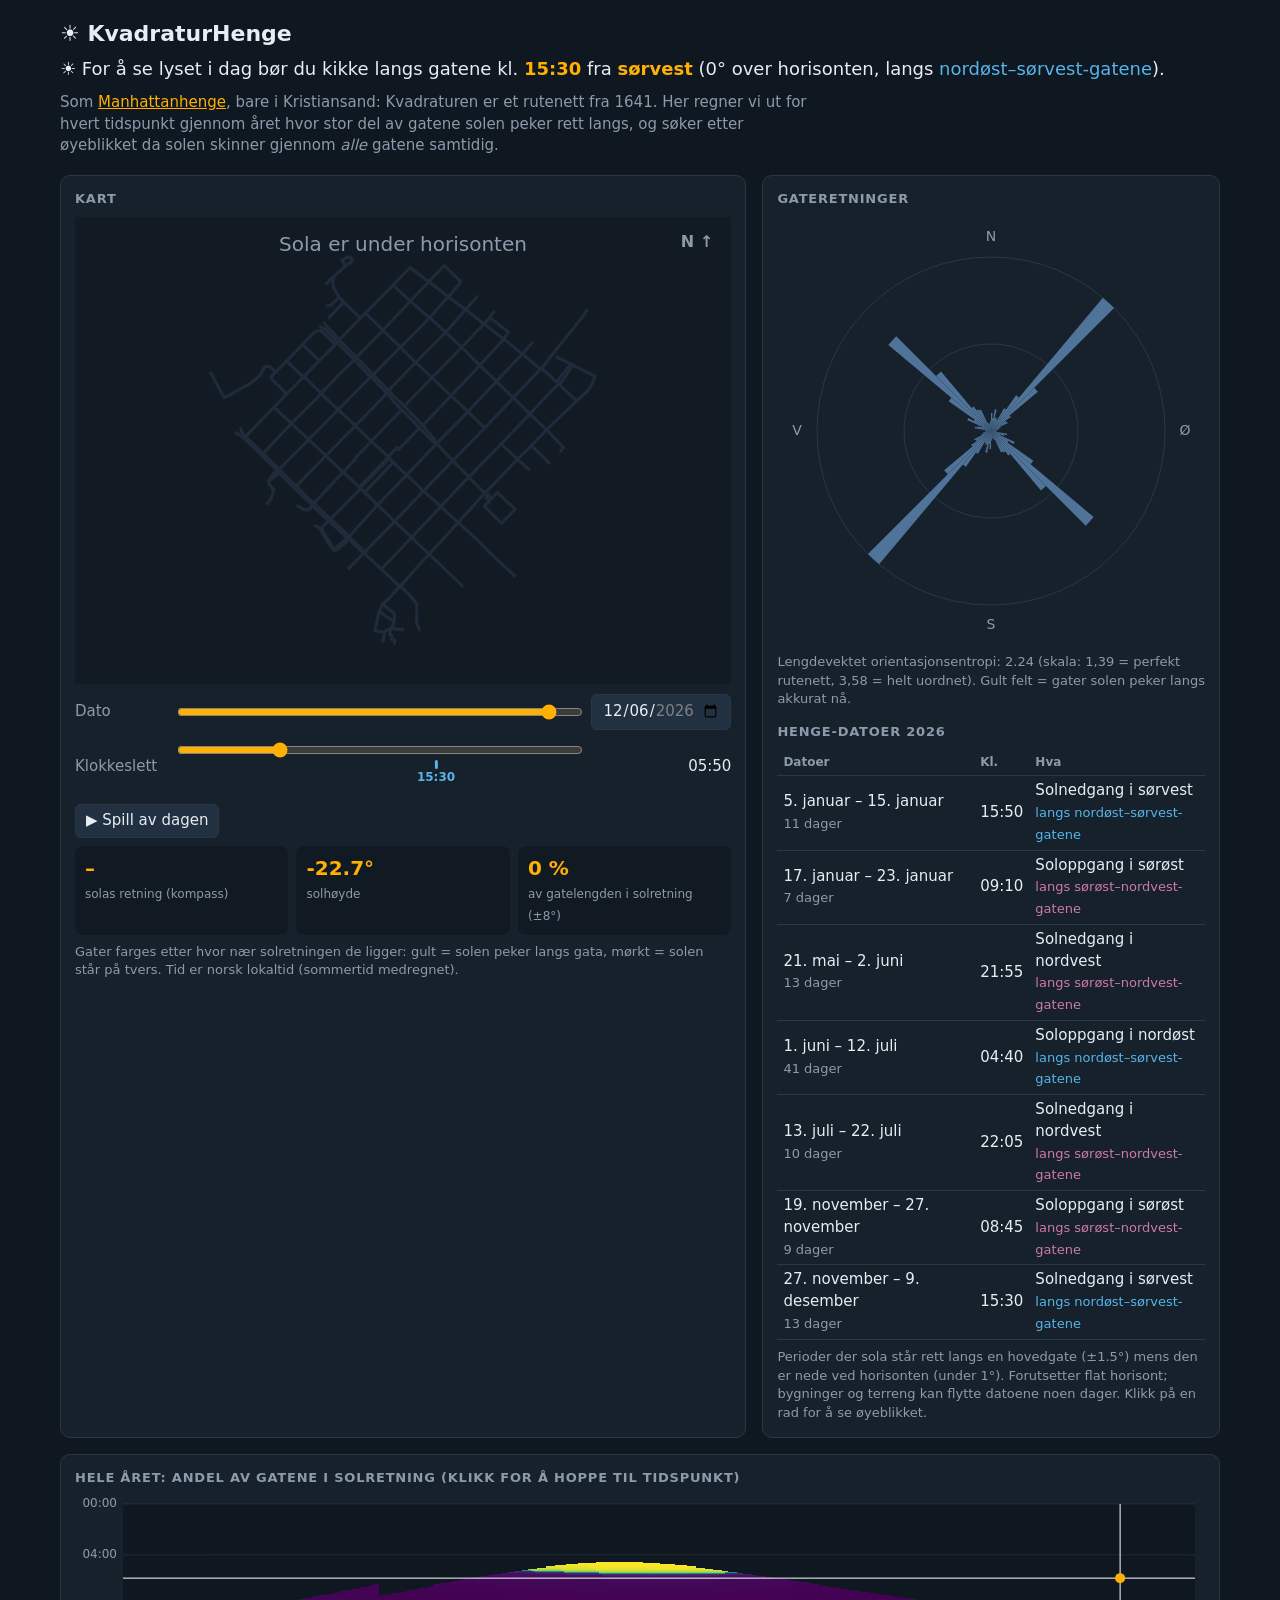
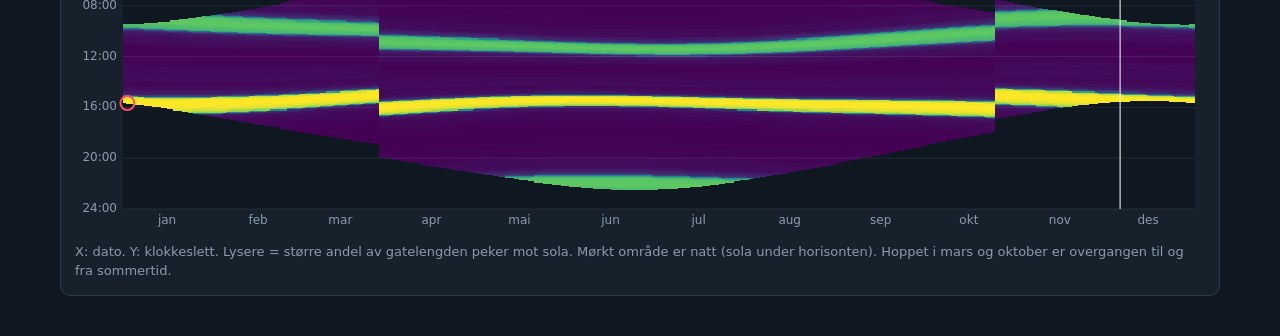
==== commit c63692a3: "Gjør appen mobilvennlig med fokus på kartet Kartet er kvadratisk og først på mobil, kompakte kontrol" ====
--- a/index.html
+++ b/index.html
@@ -37,19 +37,52 @@
 .merke:hover{background:none;text-decoration:underline}
 .merke i{display:block;width:3px;height:9px;margin:0 auto 1px;background:var(--c);border-radius:2px}
 header a{color:var(--sun)}
+#kart{aspect-ratio:900/640}
+#polar{aspect-ratio:1/1;max-width:520px;margin:auto}
+#varme{aspect-ratio:1200/360}
+details.om summary{cursor:pointer;color:var(--mut);font-size:13px;margin-bottom:4px}
+details.om[open] summary{display:none}
+@media(max-width:600px){
+  body{font-size:14px}
+  header{padding:10px 12px 2px}
+  h1{font-size:18px}
+  .idag{font-size:15px;line-height:1.4;margin:4px 0 8px!important}
+  details.om summary{display:block!important;margin:0 0 4px}
+  main{padding:6px 8px 28px;gap:10px}
+  .card{padding:8px;border-radius:8px}
+  .hide-m{display:none}
+  #kart{aspect-ratio:1/1;max-height:68vh;touch-action:pan-y}
+  .controls{gap:6px;margin-top:6px}
+  .row{grid-template-columns:1fr auto;gap:2px 10px}
+  .row label{grid-column:1/-1;font-size:12px}
+  .row-dato input[type=range]{grid-column:1}
+  input[type=range]{height:34px;margin:0}
+  input[type=date],button{font-size:16px;min-height:40px}
+  .row output{font-size:18px;font-weight:600}
+  .sliderwrap{padding-bottom:38px}
+  #tidmerker{top:28px}
+  .merke{font-size:13px;padding:2px 6px}
+  #spill{width:100%}
+  .stats{gap:6px}
+  .stat{padding:6px 8px}
+  .stat b{font-size:16px}
+  .stat span{font-size:11px;line-height:1.2;display:block}
+  #varme{aspect-ratio:4/3}
+  td,th{padding:6px 4px}
+}
 </style></head>
 <body>
 <header>
-  <h1>KvadraturHenge</h1>
+  <h1>☀️ KvadraturHenge</h1>
   <p id="idag" class="idag"></p>
-  <p>Som <a href="https://en.wikipedia.org/wiki/Manhattanhenge" target="_blank" rel="noopener">Manhattanhenge</a>, bare i Kristiansand: Kvadraturen er et rutenett fra 1641. Her regner vi ut for hvert tidspunkt gjennom året hvor stor del av gatene solen peker rett langs, og søker etter øyeblikket da solen skinner gjennom <em>alle</em> gatene samtidig.</p>
+  <details class="om" open><summary>Hva er dette?</summary><p>Som <a href="https://en.wikipedia.org/wiki/Manhattanhenge" target="_blank" rel="noopener">Manhattanhenge</a>, bare i Kristiansand: Kvadraturen er et rutenett fra 1641. Her regner vi ut for hvert tidspunkt gjennom året hvor stor del av gatene solen peker rett langs, og søker etter øyeblikket da solen skinner gjennom <em>alle</em> gatene samtidig.</p></details>
 </header>
 <main>
   <section class="card">
-    <h2>Kart</h2>
-    <canvas id="kart" width="900" height="640"></canvas>
+    <h2 class="hide-m">Kart</h2>
+    <canvas id="kart"></canvas>
     <div class="controls">
-      <div class="row"><label>Dato</label><input type="range" id="dag" min="1" max="365"><input type="date" id="dato" min="2026-01-01" max="2026-12-31"></div>
+      <div class="row row-dato"><label>Dato</label><input type="range" id="dag" min="1" max="365"><input type="date" id="dato" min="2026-01-01" max="2026-12-31"></div>
       <div class="row"><label>Klokkeslett</label><div class="sliderwrap"><input type="range" id="tid" min="0" max="1435" step="5"><div id="tidmerker"></div></div><output id="tidut"></output></div>
             <div><button id="spill">▶ Spill av dagen</button></div>
     </div>
@@ -58,18 +91,18 @@
       <div class="stat"><b id="sH">–</b><span>solhøyde</span></div>
       <div class="stat"><b id="sAndel">–</b><span>av gatelengden i solretning (±<span id="sTol"></span>°)</span></div>
     </div>
-    <p class="note">Gater farges etter hvor nær solretningen de ligger: gult = solen peker langs gata, mørkt = solen står på tvers. Tid er norsk lokaltid (sommertid medregnet).</p>
+    <p class="note hide-m">Gater farges etter hvor nær solretningen de ligger: gult = solen peker langs gata, mørkt = solen står på tvers. Tid er norsk lokaltid (sommertid medregnet).</p>
   </section>
   <section class="card">
     <h2>Gateretninger</h2>
-    <canvas id="polar" width="520" height="520"></canvas>
+    <canvas id="polar"></canvas>
     <p class="note" id="entropi"></p>
     <h2 style="margin-top:14px">Henge-datoer 2026</h2>
     <div id="funn"></div>
   </section>
   <section class="card wide">
     <h2>Hele året: andel av gatene i solretning (klikk for å hoppe til tidspunkt)</h2>
-    <canvas id="varme" width="1200" height="360"></canvas>
+    <canvas id="varme"></canvas>
     <p class="note">X: dato. Y: klokkeslett. Lysere = større andel av gatelengden peker mot sola. Mørkt område er natt (sola under horisonten). Hoppet i mars og oktober er overgangen til og fra sommertid.</p>
   </section>
 </main>
@@ -505,12 +538,20 @@
 
 // ---------- Tegning ----------
 const kart = $("kart"), kc = kart.getContext("2d");
+/** Tilpass canvas til CSS-størrelsen (skarpt på retina) og returner CSS-piksler. Tegning skjer i CSS-piksler. */
+function klargjor(cv, ctx) {
+  const dpr = window.devicePixelRatio || 1, W = cv.clientWidth, H = cv.clientHeight;
+  if (cv.width !== Math.round(W * dpr) || cv.height !== Math.round(H * dpr)) { cv.width = Math.round(W * dpr); cv.height = Math.round(H * dpr); }
+  ctx.setTransform(dpr, 0, 0, dpr, 0, 0);
+  return [W, H];
+}
+const smal = () => window.matchMedia("(max-width:600px)").matches;
 const bounds = (() => {
   let x0 = 1e9, x1 = -1e9, y0 = 1e9, y1 = -1e9;
   for (const g of GATER) for (const [lo, la] of g.coords) { x0 = Math.min(x0, lo); x1 = Math.max(x1, lo); y0 = Math.min(y0, la); y1 = Math.max(y1, la); }
   return { x0, x1, y0, y1 };
 })();
-function proj(lo, la, W, H, pad = 40) {
+function proj(lo, la, W, H, pad = smal() ? 22 : 40) {
   const w = (bounds.x1 - bounds.x0) * mPerLon, h = (bounds.y1 - bounds.y0) * mPerLat;
   const sc = Math.min((W - 2 * pad) / w, (H - 2 * pad) / h);
   return [W / 2 + ((lo - (bounds.x0 + bounds.x1) / 2) * mPerLon) * sc, H / 2 - ((la - (bounds.y0 + bounds.y1) / 2) * mPerLat) * sc];
@@ -521,7 +562,7 @@
 }
 
 function tegnKart(s, tol) {
-  const W = kart.width, H = kart.height;
+  const [W, H] = klargjor(kart, kc);
   kc.clearRect(0, 0, W, H);
   const oppe = s.h > 0;
   // gater
@@ -562,7 +603,7 @@
 
 const pol = $("polar"), pc = pol.getContext("2d");
 function tegnPolar(s, tol) {
-  const W = pol.width, c = W / 2, R = c - 46;
+  const [W] = klargjor(pol, pc), c = W / 2, R = c - 40;
   pc.clearRect(0, 0, W, W);
   pc.strokeStyle = "#2a3846"; pc.fillStyle = "#8b9bab"; pc.font = "14px system-ui"; pc.textAlign = "center"; pc.textBaseline = "middle"; pc.lineWidth = 1;
   for (const f of [0.5, 1]) { pc.beginPath(); pc.arc(c, c, R * f, 0, 7); pc.stroke(); }
@@ -608,11 +649,13 @@
 }
 const M = { l: 48, r: 10, t: 8, b: 26 };
 function tegnVarme(dag, min) {
-  const W = vc.width, H = vc.height, pw = W - M.l - M.r, ph = H - M.t - M.b;
+  const [W, H] = klargjor(vc, vx);
+  M.l = smal() ? 36 : 48; M.r = smal() ? 6 : 10;
+  const pw = W - M.l - M.r, ph = H - M.t - M.b;
   vx.clearRect(0, 0, W, H);
   vx.imageSmoothingEnabled = false;
   vx.drawImage(img, M.l, M.t, pw, ph);
-  vx.fillStyle = "#8b9bab"; vx.font = "12px system-ui"; vx.textAlign = "right"; vx.textBaseline = "middle";
+  vx.fillStyle = "#8b9bab"; vx.font = (smal() ? 10 : 12) + "px system-ui"; vx.textAlign = "right"; vx.textBaseline = "middle";
   for (let h = 0; h <= 24; h += 4) { const y = M.t + ph * h / 24; vx.fillText(String(h).padStart(2, "0") + ":00", M.l - 6, y); vx.strokeStyle = "rgba(255,255,255,.08)"; vx.beginPath(); vx.moveTo(M.l, y); vx.lineTo(W - M.r, y); vx.stroke(); }
   vx.textAlign = "center"; vx.textBaseline = "top";
   for (let m = 0; m < 12; m++) { const d = Math.floor((Date.UTC(AAR, m, 1) - Date.UTC(AAR, 0, 1)) / 864e5); vx.fillText(["jan", "feb", "mar", "apr", "mai", "jun", "jul", "aug", "sep", "okt", "nov", "des"][m], M.l + pw * (d + 15) / 365, H - M.b + 6); }
@@ -624,9 +667,9 @@
   if (best) { vx.strokeStyle = "#ff4d6d"; vx.lineWidth = 2; vx.beginPath(); vx.arc(M.l + pw * (best.dag - 0.5) / 365, M.t + ph * best.min / 1440, 7, 0, 7); vx.stroke(); }
 }
 vc.addEventListener("click", (e) => {
-  const r = vc.getBoundingClientRect(), sx = vc.width / r.width;
-  const x = (e.clientX - r.left) * sx - M.l, y = (e.clientY - r.top) * sx - M.t;
-  const pw = vc.width - M.l - M.r, ph = vc.height - M.t - M.b;
+  const r = vc.getBoundingClientRect();
+  const x = e.clientX - r.left - M.l, y = e.clientY - r.top - M.t;
+  const pw = vc.clientWidth - M.l - M.r, ph = vc.clientHeight - M.t - M.b;
   if (x < 0 || y < 0 || x > pw || y > ph) return;
   tilstand.dag = Math.min(365, Math.max(1, Math.floor(x / pw * 365) + 1));
   tilstand.min = Math.floor(y / ph * 1440 / 5) * 5;
@@ -710,7 +753,11 @@
 
 // ---------- Tilstand og UI ----------
 function dagIDag() { const n = new Date(), d = Math.floor((Date.UTC(AAR, n.getMonth(), n.getDate()) - Date.UTC(AAR, 0, 1)) / 864e5) + 1; return d; }
-const tilstand = { dag: dagIDag(), min: 12 * 60, tol: TOLERANSE };
+function minINu() {
+  const p = Object.fromEntries(osloFmt.formatToParts(new Date()).map((x) => [x.type, x.value]));
+  return Math.min(1435, Math.floor((+p.hour % 24 * 60 + +p.minute) / 5) * 5);
+}
+const tilstand = { dag: dagIDag(), min: minINu(), tol: TOLERANSE };
 const DAG_I_DAG = dagIDag();
 let spiller = null;
 function oppdater(full = false) {
@@ -737,6 +784,9 @@
 };
 $("entropi").textContent = `Lengdevektet orientasjonsentropi: ${entropi().toFixed(2)} (skala: 1,39 = perfekt rutenett, 3,58 = helt uordnet). Gult felt = gater solen peker langs akkurat nå.`;
 
+let sistBredde = innerWidth;
+addEventListener("resize", () => { if (innerWidth !== sistBredde) { sistBredde = innerWidth; oppdater(); } });
+if (smal()) document.querySelector("details.om").open = false;
 omregn(); oppdater();
 // for testing i node
 if (typeof module !== "undefined") module.exports = { sim, andelGrid, funn, AKSE_A, AKSE_B };
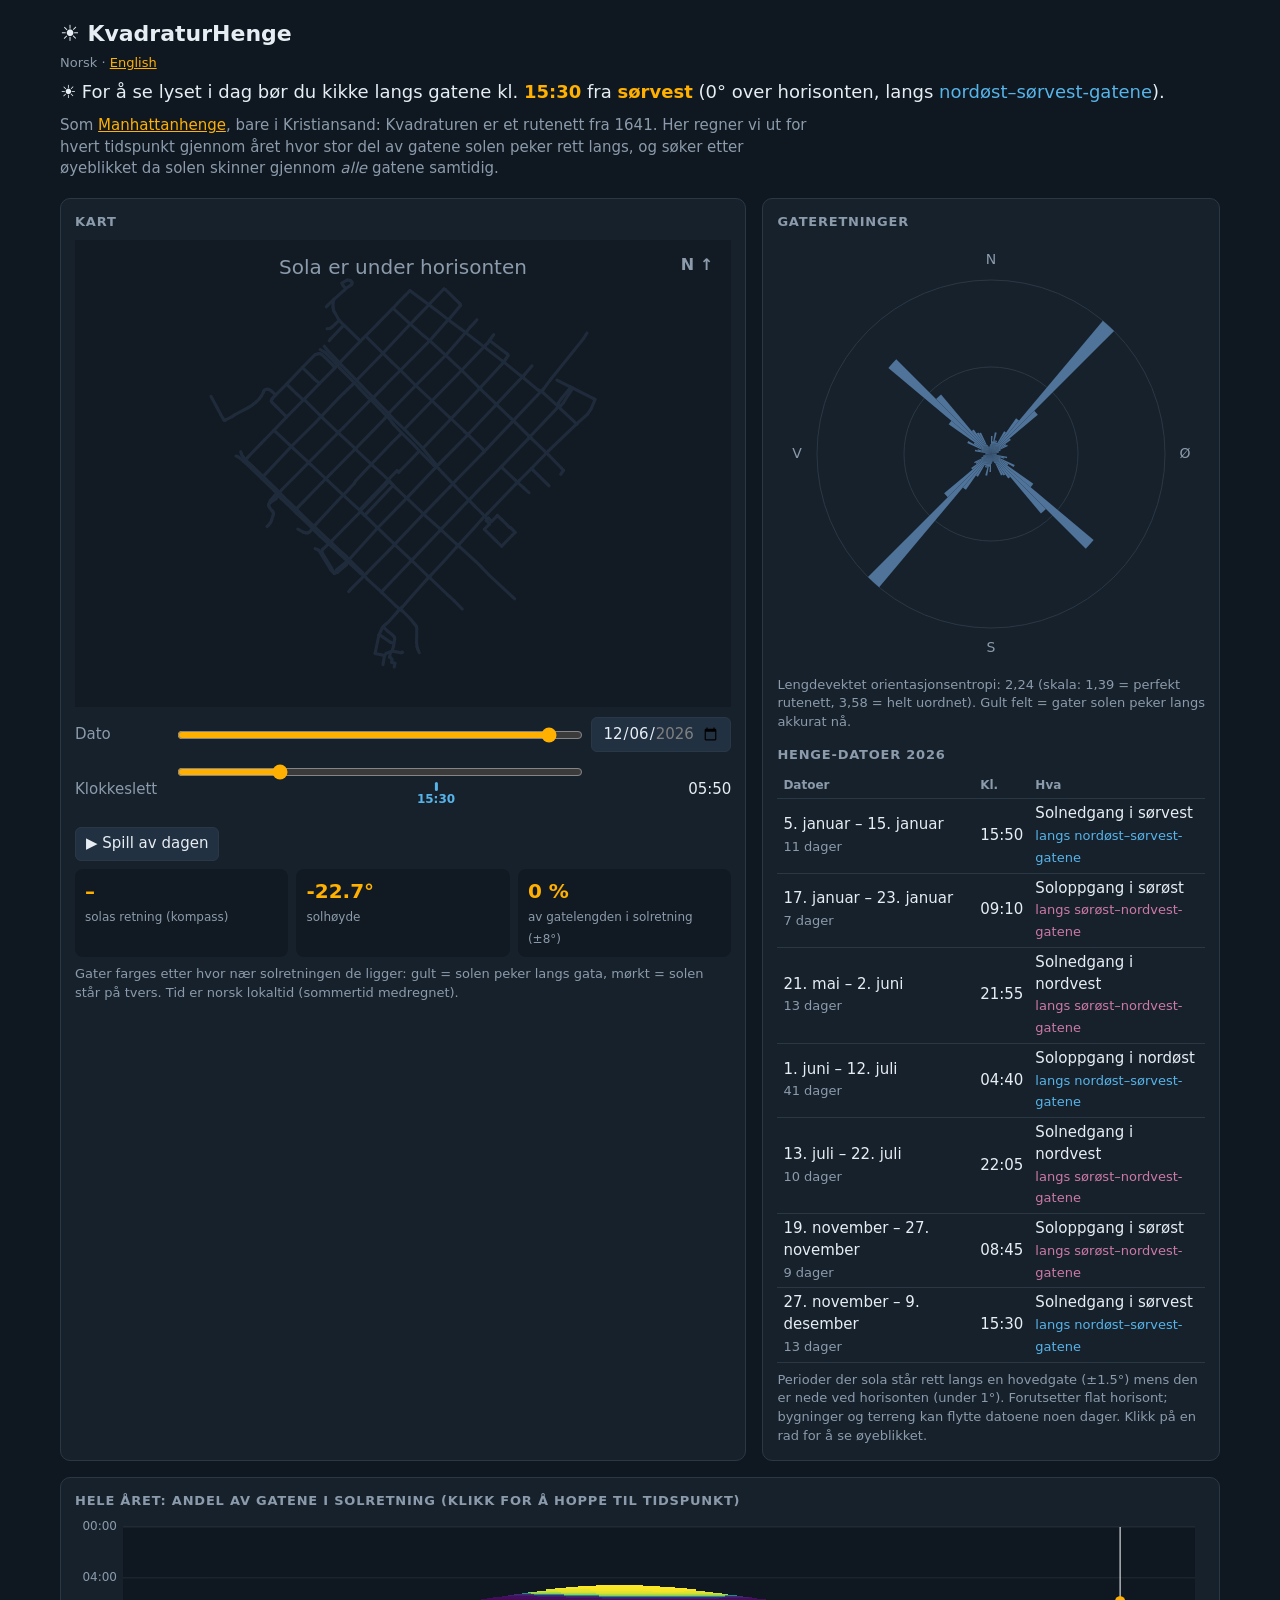
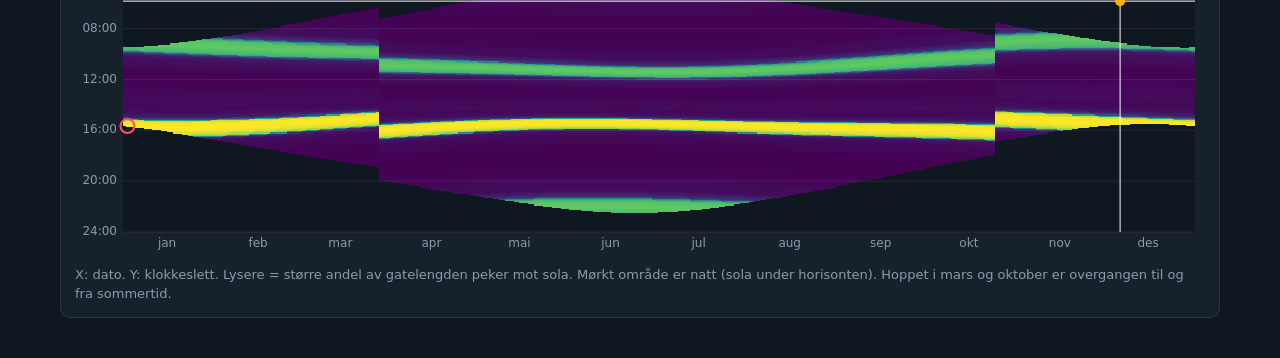
==== commit a95a0244: "Legg til engelsk versjon (en.html) for turister Tekster i app.js er flyttet til en TXT-ordbok styrt " ====
--- a/index.html
+++ b/index.html
@@ -70,10 +70,13 @@
   #varme{aspect-ratio:4/3}
   td,th{padding:6px 4px}
 }
+
+header p.lang{font-size:13px;margin-bottom:6px}header p.lang a{color:var(--sun)}
 </style></head>
 <body>
 <header>
   <h1>☀️ KvadraturHenge</h1>
+  <p class="lang">Norsk · <a href="en.html">English</a></p>
   <p id="idag" class="idag"></p>
   <details class="om" open><summary>Hva er dette?</summary><p>Som <a href="https://en.wikipedia.org/wiki/Manhattanhenge" target="_blank" rel="noopener">Manhattanhenge</a>, bare i Kristiansand: Kvadraturen er et rutenett fra 1641. Her regner vi ut for hvert tidspunkt gjennom året hvor stor del av gatene solen peker rett langs, og søker etter øyeblikket da solen skinner gjennom <em>alle</em> gatene samtidig.</p></details>
 </header>
@@ -436,6 +439,39 @@
 const RAD = Math.PI / 180;
 const $ = (id) => document.getElementById(id);
 
+// ---------- Språk: styres av <html lang> (nb eller en) ----------
+const LANG = document.documentElement.lang === "en" ? "en" : "nb";
+const TXT = {
+  nb: {
+    loc: "nb-NO", months: ["jan", "feb", "mar", "apr", "mai", "jun", "jul", "aug", "sep", "okt", "nov", "des"],
+    dirs: ["nord", "nordøst", "øst", "sørøst", "sør", "sørvest", "vest", "nordvest"], cardinals: ["N", "Ø", "S", "V"],
+    night: "Sola er under horisonten", play: "▶ Spill av dagen", stop: "⏸ Stopp",
+    streets: (a, b) => `${a}–${b}-gatene`, tip: (akse) => `Sola langs ${akse}°-gatene`,
+    today: "i dag", onDate: (d) => "den " + d,
+    look: (nar, del) => `☀️ For å se lyset ${nar} bør du kikke langs gatene ${del.join(" og ")}.`,
+    peak: (t, dir, h, st) => `kl. <b>${t}</b> fra <b>${dir}</b> (${h}° over horisonten, langs <span style="color:${st.c}">${st.txt}</span>)`,
+    none: (nar) => `${nar[0].toUpperCase() + nar.slice(1)} står ikke sola langs noen av hovedgatene.`,
+    th: ["Datoer", "Kl.", "Hva"], days: (n) => `${n} dager`,
+    rise: (d) => `Soloppgang i ${d}`, set: (d) => `Solnedgang i ${d}`, along: (st) => `langs ${st}`,
+    hengeNote: (tol, h) => `Perioder der sola står rett langs en hovedgate (±${tol}°) mens den er nede ved horisonten (under ${h}°). Forutsetter flat horisont; bygninger og terreng kan flytte datoene noen dager. Klikk på en rad for å se øyeblikket.`,
+    entropi: (e) => `Lengdevektet orientasjonsentropi: ${e} (skala: 1,39 = perfekt rutenett, 3,58 = helt uordnet). Gult felt = gater solen peker langs akkurat nå.`,
+  },
+  en: {
+    loc: "en-GB", months: ["Jan", "Feb", "Mar", "Apr", "May", "Jun", "Jul", "Aug", "Sep", "Oct", "Nov", "Dec"],
+    dirs: ["north", "northeast", "east", "southeast", "south", "southwest", "west", "northwest"], cardinals: ["N", "E", "S", "W"],
+    night: "The sun is below the horizon", play: "▶ Play the day", stop: "⏸ Stop",
+    streets: (a, b) => `${a}–${b} streets`, tip: (akse) => `Sun aligned with the ${akse}° streets`,
+    today: "today", onDate: (d) => "on " + d,
+    look: (nar, del) => `☀️ To see the light ${nar}, look along the streets ${del.join(" and ")}.`,
+    peak: (t, dir, h, st) => `at <b>${t}</b> from the <b>${dir}</b> (${h}° above the horizon, along the <span style="color:${st.c}">${st.txt}</span>)`,
+    none: (nar) => `${nar[0].toUpperCase() + nar.slice(1)} the sun does not line up with any of the main streets.`,
+    th: ["Dates", "Time", "What"], days: (n) => `${n} days`,
+    rise: (d) => `Sunrise in the ${d}`, set: (d) => `Sunset in the ${d}`, along: (st) => `along the ${st}`,
+    hengeNote: (tol, h) => `Periods when the sun points straight along a main street (±${tol}°) while it is low on the horizon (below ${h}°). Assumes a flat horizon; buildings and terrain can shift the dates by a few days. Click a row to see the moment.`,
+    entropi: (e) => `Length-weighted orientation entropy: ${e} (scale: 1.39 = perfect grid, 3.58 = completely disordered). Yellow streets = streets the sun is pointing along right now.`,
+  },
+}[LANG];
+
 // ---------- Geometri: del gatene i små segmenter med lengde og retning (akse 0-180°) ----------
 const mPerLat = 111320, mPerLon = 111320 * Math.cos(LAT * RAD);
 const segmenter = [];
@@ -505,7 +541,7 @@
   return { az: (p.azimuth / RAD + 180 + 360) % 360, h: p.altitude / RAD }; // SunCalc: azimut fra sør, mot vest
 }
 function datoFraDag(dag) { return new Date(Date.UTC(AAR, 0, dag)); }
-function fmtDato(dag) { return datoFraDag(dag).toLocaleDateString("nb-NO", { day: "numeric", month: "long", timeZone: "UTC" }); }
+function fmtDato(dag) { return datoFraDag(dag).toLocaleDateString(TXT.loc, { day: "numeric", month: "long", timeZone: "UTC" }); }
 function fmtTid(m) { return String(Math.floor(m / 60)).padStart(2, "0") + ":" + String(m % 60).padStart(2, "0"); }
 
 // ---------- Simulering: hele året, hvert 5. minutt ----------
@@ -594,7 +630,7 @@
     for (let a = 0; a < 8; a++) { const r = a * Math.PI / 4; kc.beginPath(); kc.moveTo(sx + Math.cos(r) * 16, sy + Math.sin(r) * 16); kc.lineTo(sx + Math.cos(r) * 22, sy + Math.sin(r) * 22); kc.stroke(); }
   } else {
     kc.fillStyle = "rgba(15,23,32,.55)"; kc.fillRect(0, 0, W, H);
-    kc.fillStyle = "#8b9bab"; kc.font = "20px system-ui"; kc.textAlign = "center"; kc.fillText("Sola er under horisonten", W / 2, 34);
+    kc.fillStyle = "#8b9bab"; kc.font = "20px system-ui"; kc.textAlign = "center"; kc.fillText(TXT.night, W / 2, 34);
   }
   // nordpil
   kc.fillStyle = "#8b9bab"; kc.font = "bold 16px system-ui"; kc.textAlign = "center";
@@ -607,7 +643,7 @@
   pc.clearRect(0, 0, W, W);
   pc.strokeStyle = "#2a3846"; pc.fillStyle = "#8b9bab"; pc.font = "14px system-ui"; pc.textAlign = "center"; pc.textBaseline = "middle"; pc.lineWidth = 1;
   for (const f of [0.5, 1]) { pc.beginPath(); pc.arc(c, c, R * f, 0, 7); pc.stroke(); }
-  for (const [t, a] of [["N", 0], ["Ø", 90], ["S", 180], ["V", 270]]) pc.fillText(t, c + Math.sin(a * RAD) * (R + 20), c - Math.cos(a * RAD) * (R + 20));
+  for (const [t, a] of TXT.cardinals.map((t, i) => [t, i * 90])) pc.fillText(t, c + Math.sin(a * RAD) * (R + 20), c - Math.cos(a * RAD) * (R + 20));
   // histogram, 5°-bins, speilet (begge retninger)
   const B = 72, h = new Float64Array(B);
   for (const x of segmenter) { h[Math.floor(x.brg / 5) % B] += x.len; h[Math.floor(((x.brg + 180) % 360) / 5) % B] += x.len; }
@@ -658,7 +694,7 @@
   vx.fillStyle = "#8b9bab"; vx.font = (smal() ? 10 : 12) + "px system-ui"; vx.textAlign = "right"; vx.textBaseline = "middle";
   for (let h = 0; h <= 24; h += 4) { const y = M.t + ph * h / 24; vx.fillText(String(h).padStart(2, "0") + ":00", M.l - 6, y); vx.strokeStyle = "rgba(255,255,255,.08)"; vx.beginPath(); vx.moveTo(M.l, y); vx.lineTo(W - M.r, y); vx.stroke(); }
   vx.textAlign = "center"; vx.textBaseline = "top";
-  for (let m = 0; m < 12; m++) { const d = Math.floor((Date.UTC(AAR, m, 1) - Date.UTC(AAR, 0, 1)) / 864e5); vx.fillText(["jan", "feb", "mar", "apr", "mai", "jun", "jul", "aug", "sep", "okt", "nov", "des"][m], M.l + pw * (d + 15) / 365, H - M.b + 6); }
+  for (let m = 0; m < 12; m++) { const d = Math.floor((Date.UTC(AAR, m, 1) - Date.UTC(AAR, 0, 1)) / 864e5); vx.fillText(TXT.months[m], M.l + pw * (d + 15) / 365, H - M.b + 6); }
   // markør
   const x = M.l + pw * (dag - 0.5) / 365, y = M.t + ph * min / 1440;
   vx.strokeStyle = "#fff"; vx.lineWidth = 1; vx.beginPath(); vx.moveTo(x, M.t); vx.lineTo(x, M.t + ph); vx.moveTo(M.l, y); vx.lineTo(M.l + pw, y); vx.stroke();
@@ -682,10 +718,10 @@
   const per = funn(tilstand.tol);
   best = per.reduce((a, b) => (b.v > a.v ? b : a));
   const perioder = hengePerioder();
-  const rad = (p) => `<tr class="klikk" data-d="${p.midt}" data-m="${p.min}"><td>${fmtDato(p.fra)} – ${fmtDato(p.til)}<br><span class="note">${p.dager} dager</span></td><td>${fmtTid(p.min)}</td><td>${p.min < 720 ? "Soloppgang" : "Solnedgang"} i ${kompassNavn(p.az)}<br><span class="note" style="color:${p.farge}">langs ${kompassNavn(p.akse)}–${kompassNavn((p.akse + 180) % 360)}-gatene</span></td></tr>`;
+  const rad = (p) => `<tr class="klikk" data-d="${p.midt}" data-m="${p.min}"><td>${fmtDato(p.fra)} – ${fmtDato(p.til)}<br><span class="note">${TXT.days(p.dager)}</span></td><td>${fmtTid(p.min)}</td><td>${(p.min < 720 ? TXT.rise : TXT.set)(kompassNavn(p.az))}<br><span class="note" style="color:${p.farge}">${TXT.along(gateNavn(p.akse))}</span></td></tr>`;
   $("funn").innerHTML = `
-    <table><tr><th>Datoer</th><th>Kl.</th><th>Hva</th></tr>${perioder.map(rad).join("")}</table>
-    <p class="note">Perioder der sola står rett langs en hovedgate (±${HENGE_TOL}°) mens den er nede ved horisonten (under ${HENGE_H}°). Forutsetter flat horisont; bygninger og terreng kan flytte datoene noen dager. Klikk på en rad for å se øyeblikket.</p>`;
+    <table><tr>${TXT.th.map((x) => `<th>${x}</th>`).join("")}</tr>${perioder.map(rad).join("")}</table>
+    <p class="note">${TXT.hengeNote(HENGE_TOL, HENGE_H)}</p>`;
   for (const tr of $("funn").querySelectorAll("tr.klikk")) tr.onclick = () => { tilstand.dag = +tr.dataset.d; tilstand.min = +tr.dataset.m; oppdater(); };
 }
 
@@ -718,8 +754,8 @@
 }
 
 // ---------- Toppunkter: når peker sola langs hver av de to hovedretningene? ----------
-const RETNING = ["nord", "nordøst", "øst", "sørøst", "sør", "sørvest", "vest", "nordvest"];
-const kompassNavn = (az) => RETNING[Math.round(az / 45) % 8];
+const kompassNavn = (az) => TXT.dirs[Math.round(az / 45) % 8];
+const gateNavn = (akse) => TXT.streets(kompassNavn(akse), kompassNavn((akse + 180) % 360));
 const AKSE_FARGE = ["#56b4e9", "#cc79a7"];
 /** For hver hovedakse: tidspunktet den dagen sola peker best langs aksen. Der sola treffer to ganger (sommer),
  *  velges øyeblikket med høyest sol, så lyset faktisk er synlig over takene. */
@@ -744,11 +780,11 @@
 }
 function tegnTopp(dag) {
   const tp = toppunkter(dag);
-  $("tidmerker").innerHTML = tp.map((p) => `<button class="merke" style="left:calc(8px + (100% - 16px) * ${p.min / 1435});--c:${p.farge}" data-m="${p.min}" title="Sola langs ${p.akse}°-gatene"><i></i>${fmtTid(p.min)}</button>`).join("");
+  $("tidmerker").innerHTML = tp.map((p) => `<button class="merke" style="left:calc(8px + (100% - 16px) * ${p.min / 1435});--c:${p.farge}" data-m="${p.min}" title="${TXT.tip(p.akse)}"><i></i>${fmtTid(p.min)}</button>`).join("");
   for (const b of $("tidmerker").querySelectorAll("button")) b.onclick = () => { tilstand.min = +b.dataset.m; oppdater(); };
-  const nar = dag === DAG_I_DAG ? "i dag" : "den " + fmtDato(dag);
-  const del = tp.map((p) => `kl. <b>${fmtTid(p.min)}</b> fra <b>${kompassNavn(p.az)}</b> (${p.h.toFixed(0)}° over horisonten, langs <span style="color:${p.farge}">${kompassNavn(p.akse)}–${kompassNavn((p.akse + 180) % 360)}-gatene</span>)`);
-  $("idag").innerHTML = tp.length ? `☀️ For å se lyset ${nar} bør du kikke langs gatene ${del.join(" og ")}.` : `${nar[0].toUpperCase() + nar.slice(1)} står ikke sola langs noen av hovedgatene.`;
+  const nar = dag === DAG_I_DAG ? TXT.today : TXT.onDate(fmtDato(dag));
+  const del = tp.map((p) => TXT.peak(fmtTid(p.min), kompassNavn(p.az), p.h.toFixed(0), { c: p.farge, txt: gateNavn(p.akse) }));
+  $("idag").innerHTML = tp.length ? TXT.look(nar, del) : TXT.none(nar);
 }
 
 // ---------- Tilstand og UI ----------
@@ -778,11 +814,11 @@
 $("dato").onchange = (e) => { const d = Math.floor((Date.parse(e.target.value) - Date.UTC(AAR, 0, 1)) / 864e5) + 1; if (d >= 1 && d <= 365) { tilstand.dag = d; oppdater(); } };
 $("tid").oninput = (e) => { tilstand.min = +e.target.value; oppdater(); };
 $("spill").onclick = () => {
-  if (spiller) { clearInterval(spiller); spiller = null; $("spill").textContent = "▶ Spill av dagen"; return; }
-  $("spill").textContent = "⏸ Stopp";
+  if (spiller) { clearInterval(spiller); spiller = null; $("spill").textContent = TXT.play; return; }
+  $("spill").textContent = TXT.stop;
   spiller = setInterval(() => { tilstand.min = (tilstand.min + 5) % 1440; oppdater(); }, 120);
 };
-$("entropi").textContent = `Lengdevektet orientasjonsentropi: ${entropi().toFixed(2)} (skala: 1,39 = perfekt rutenett, 3,58 = helt uordnet). Gult felt = gater solen peker langs akkurat nå.`;
+$("entropi").textContent = TXT.entropi(entropi().toFixed(2).replace(".", LANG === "en" ? "." : ","));
 
 let sistBredde = innerWidth;
 addEventListener("resize", () => { if (innerWidth !== sistBredde) { sistBredde = innerWidth; oppdater(); } });
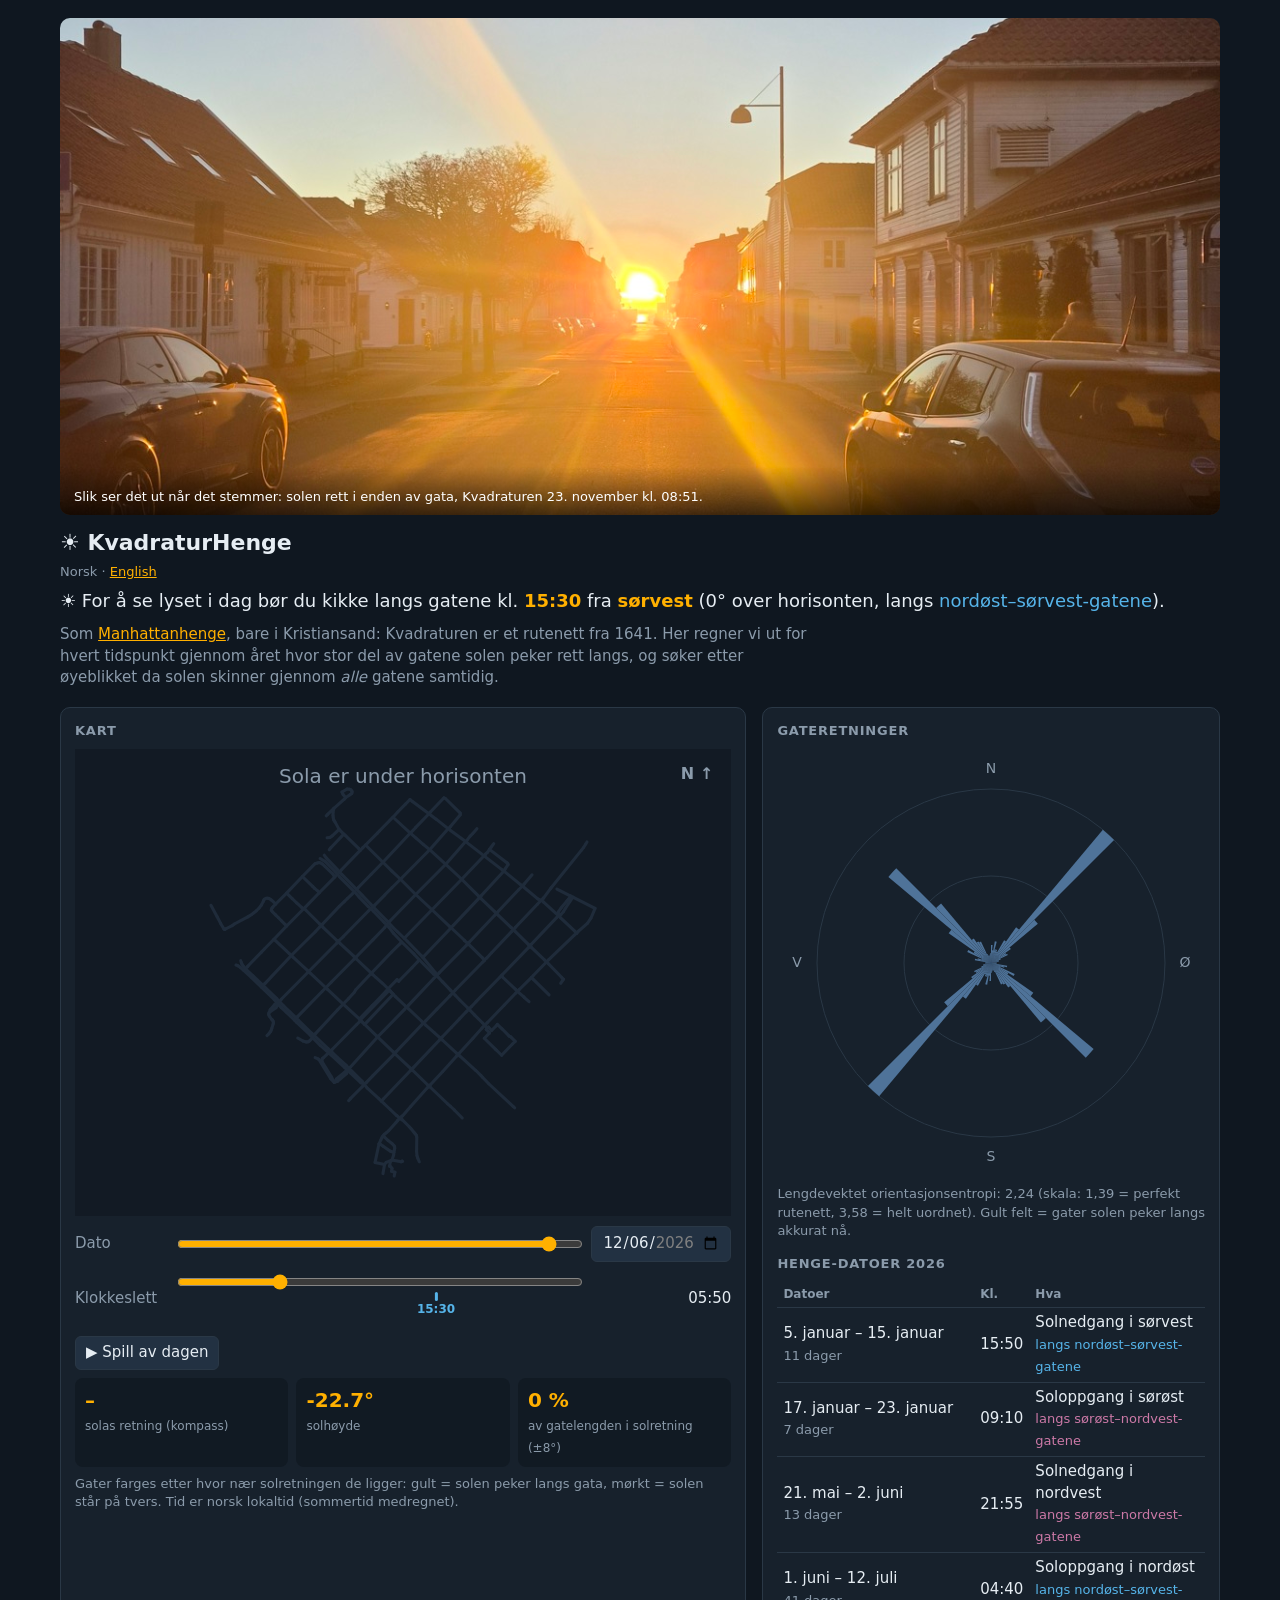
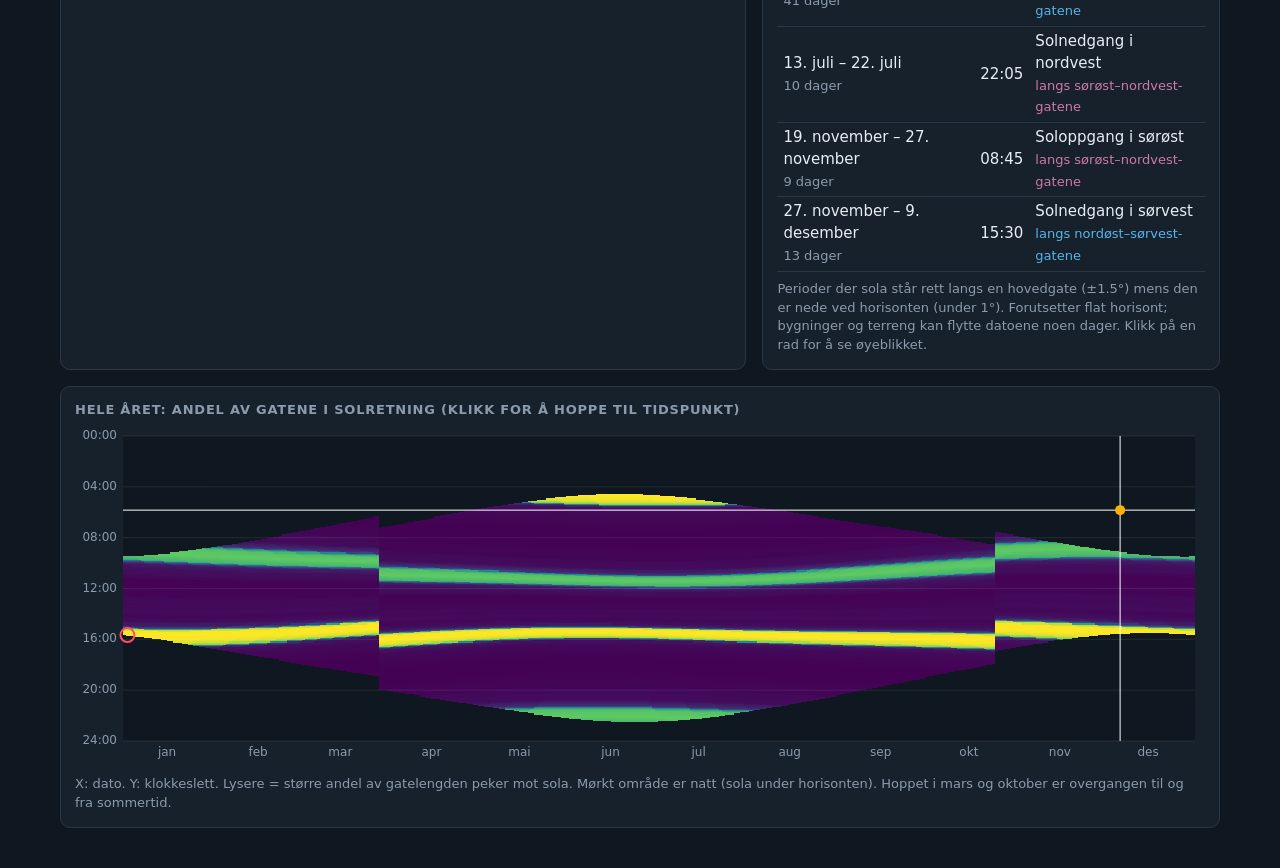
==== commit c6a3bb0d: "Legg til eksempelbilde som hero og delingsbilde (og:image) Co-Authored-By: Claude Sonnet 5.5 <norepl" ====
--- a/index.html
+++ b/index.html
@@ -1,6 +1,8 @@
 <!doctype html>
 <html lang="nb"><head><meta charset="utf-8"><meta name="viewport" content="width=device-width,initial-scale=1">
 <title>KvadraturHenge</title>
+<meta name="description" content="Når står solen rett langs gatene i Kvadraturen i Kristiansand? Norges svar på Manhattanhenge.">
+<meta property="og:type" content="website"><meta property="og:title" content="KvadraturHenge"><meta property="og:description" content="Når står solen rett langs gatene i Kvadraturen i Kristiansand? Norges svar på Manhattanhenge."><meta property="og:image" content="https://alexanno.github.io/KvadraturHenge/img/kvadraturhenge.jpg"><meta name="twitter:card" content="summary_large_image">
 <style>:root{--bg:#0f1720;--panel:#17212c;--line:#2a3846;--fg:#e6edf3;--mut:#8b9bab;--sun:#ffb000;--street:#3b4d60}
 *{box-sizing:border-box}
 body{margin:0;background:var(--bg);color:var(--fg);font:15px/1.45 system-ui,-apple-system,Segoe UI,sans-serif}
@@ -72,9 +74,15 @@
 }
 
 header p.lang{font-size:13px;margin-bottom:6px}header p.lang a{color:var(--sun)}
+
+.hero{margin:0 0 12px;position:relative;border-radius:10px;overflow:hidden;background:#111a23}
+.hero img{display:block;width:100%;height:auto;aspect-ratio:21/9;object-fit:cover;object-position:50% 47%}
+.hero figcaption{position:absolute;left:0;right:0;bottom:0;padding:22px 14px 8px;font-size:13px;color:#fff;background:linear-gradient(transparent,rgba(0,0,0,.65))}
+@media(max-width:600px){.hero{margin-bottom:8px;border-radius:8px}.hero img{aspect-ratio:2.4/1}.hero figcaption{display:none}}
 </style></head>
 <body>
 <header>
+  <figure class="hero"><img src="img/kvadraturhenge.jpg" alt="Morgensol skinner rett langs en gate i Kvadraturen i Kristiansand" width="1200" height="1600" fetchpriority="high"><figcaption>Slik ser det ut når det stemmer: solen rett i enden av gata, Kvadraturen 23. november kl. 08:51.</figcaption></figure>
   <h1>☀️ KvadraturHenge</h1>
   <p class="lang">Norsk · <a href="en.html">English</a></p>
   <p id="idag" class="idag"></p>
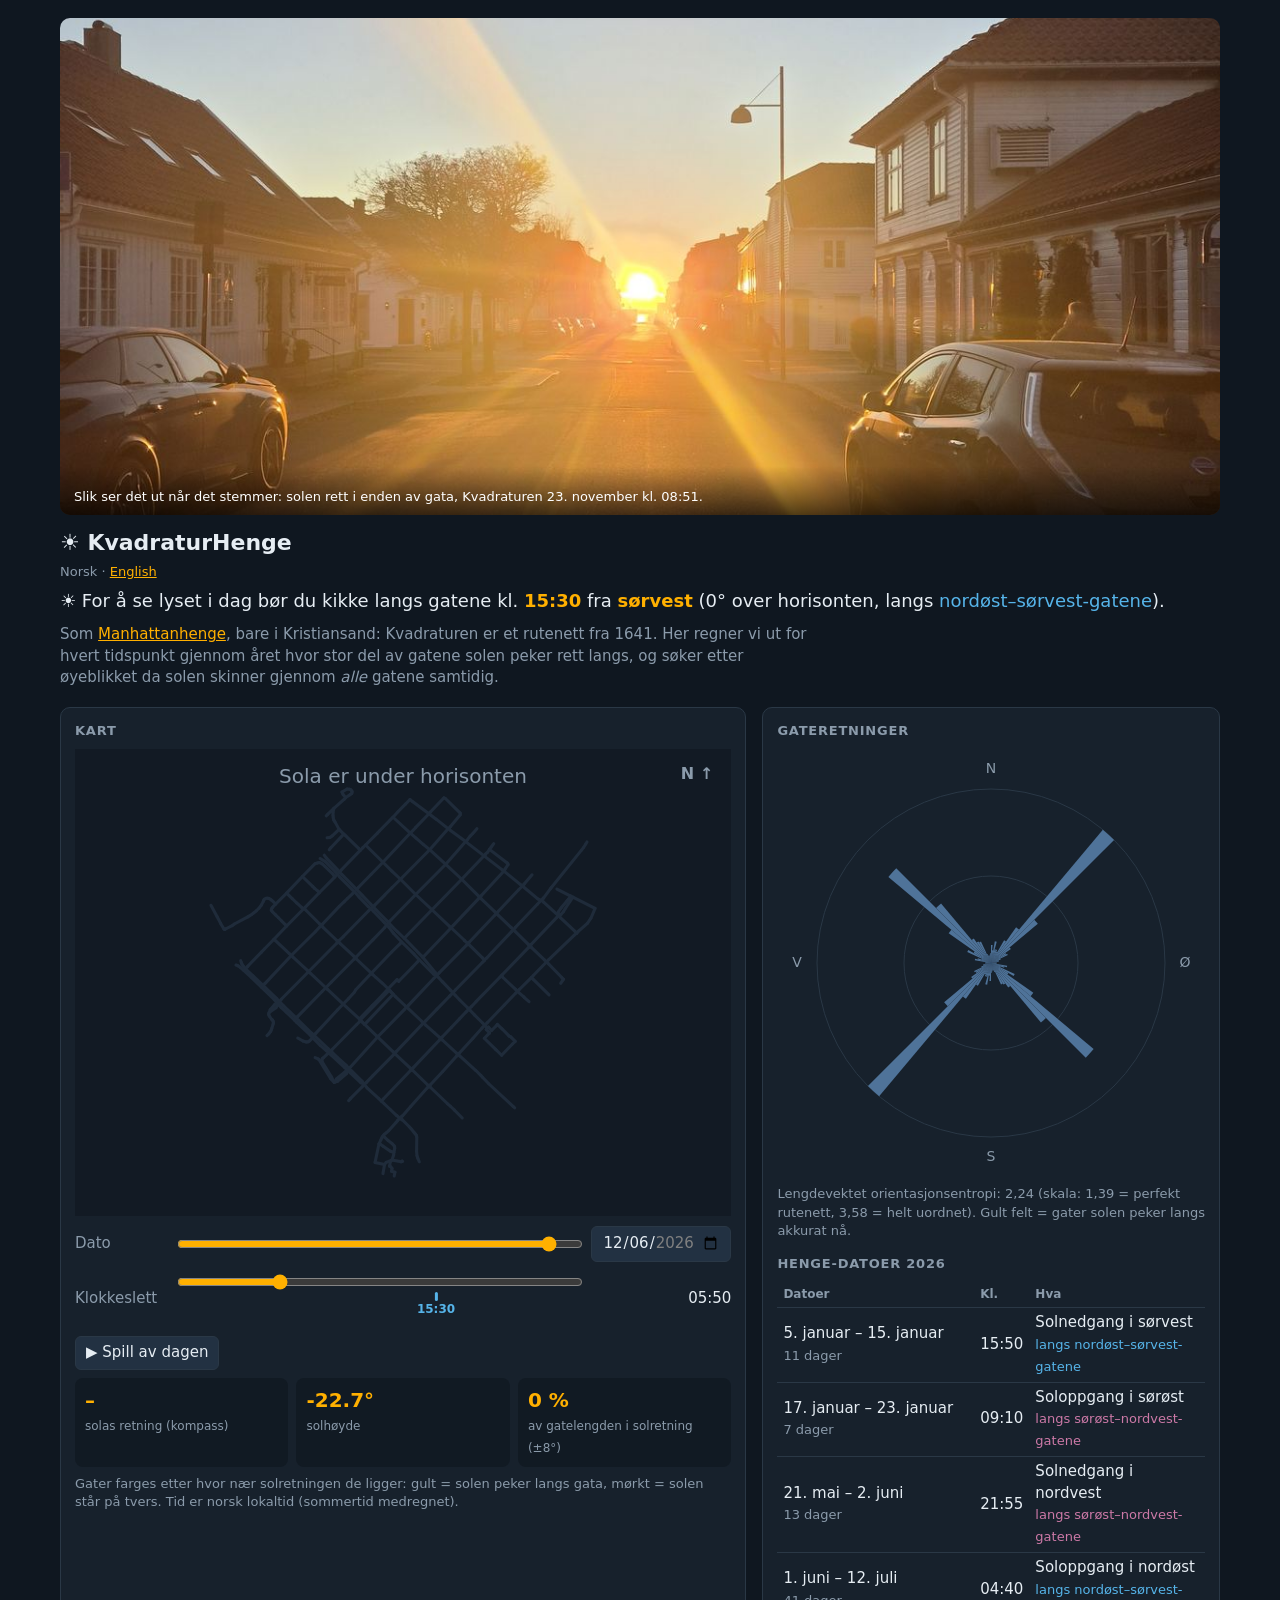
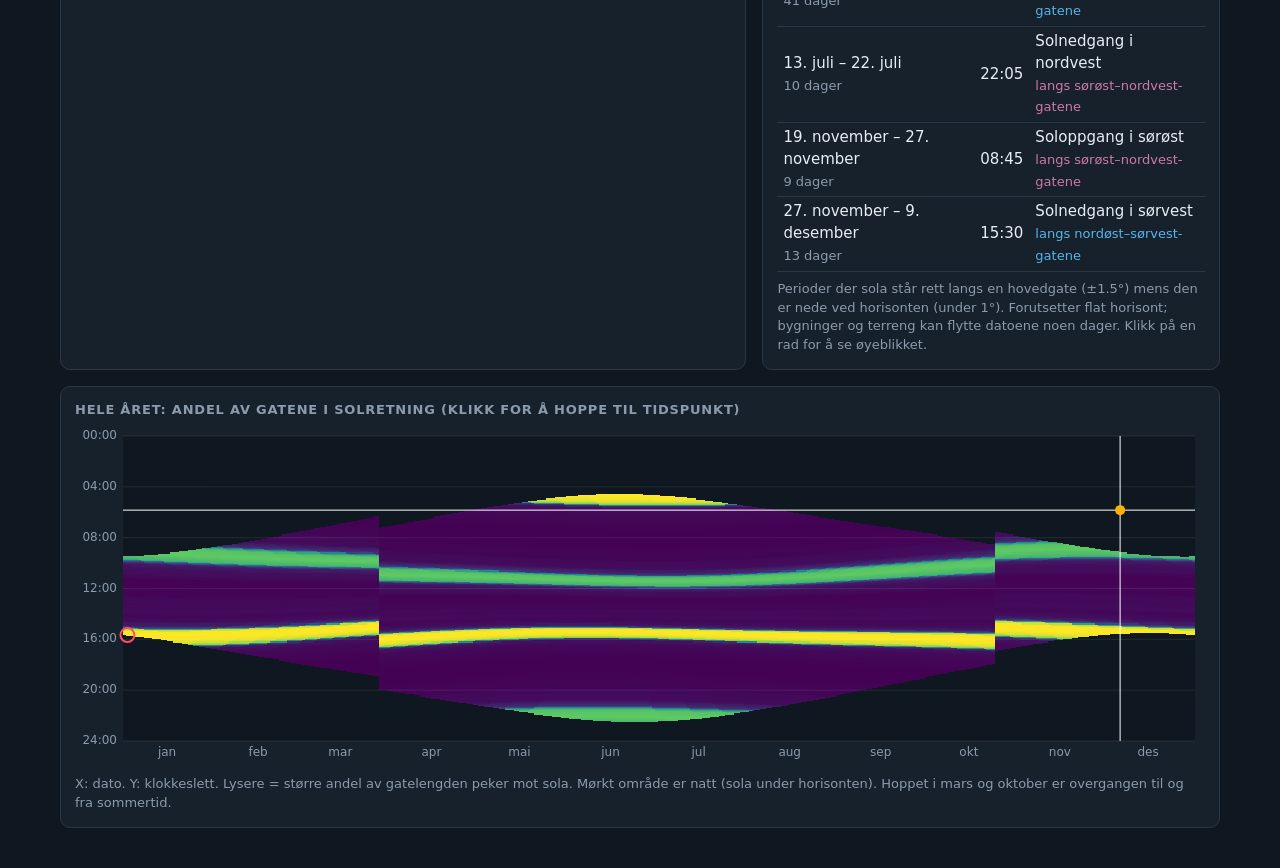
==== commit 591d5336: "Eget delingsbilde (1200x630, landskap, uten EXIF) for og:image Roterer hero-bildet slik at orienteri" ====
--- a/index.html
+++ b/index.html
@@ -2,7 +2,7 @@
 <html lang="nb"><head><meta charset="utf-8"><meta name="viewport" content="width=device-width,initial-scale=1">
 <title>KvadraturHenge</title>
 <meta name="description" content="Når står solen rett langs gatene i Kvadraturen i Kristiansand? Norges svar på Manhattanhenge.">
-<meta property="og:type" content="website"><meta property="og:title" content="KvadraturHenge"><meta property="og:description" content="Når står solen rett langs gatene i Kvadraturen i Kristiansand? Norges svar på Manhattanhenge."><meta property="og:image" content="https://alexanno.github.io/KvadraturHenge/img/kvadraturhenge.jpg"><meta name="twitter:card" content="summary_large_image">
+<meta property="og:type" content="website"><meta property="og:title" content="KvadraturHenge"><meta property="og:description" content="Når står solen rett langs gatene i Kvadraturen i Kristiansand? Norges svar på Manhattanhenge."><meta property="og:image" content="https://alexanno.github.io/KvadraturHenge/img/og.jpg"><meta property="og:image:width" content="1200"><meta property="og:image:height" content="630"><meta property="og:image:alt" content="Morgensol som skinner rett langs en gate i Kvadraturen i Kristiansand"><meta name="twitter:card" content="summary_large_image">
 <style>:root{--bg:#0f1720;--panel:#17212c;--line:#2a3846;--fg:#e6edf3;--mut:#8b9bab;--sun:#ffb000;--street:#3b4d60}
 *{box-sizing:border-box}
 body{margin:0;background:var(--bg);color:var(--fg);font:15px/1.45 system-ui,-apple-system,Segoe UI,sans-serif}
